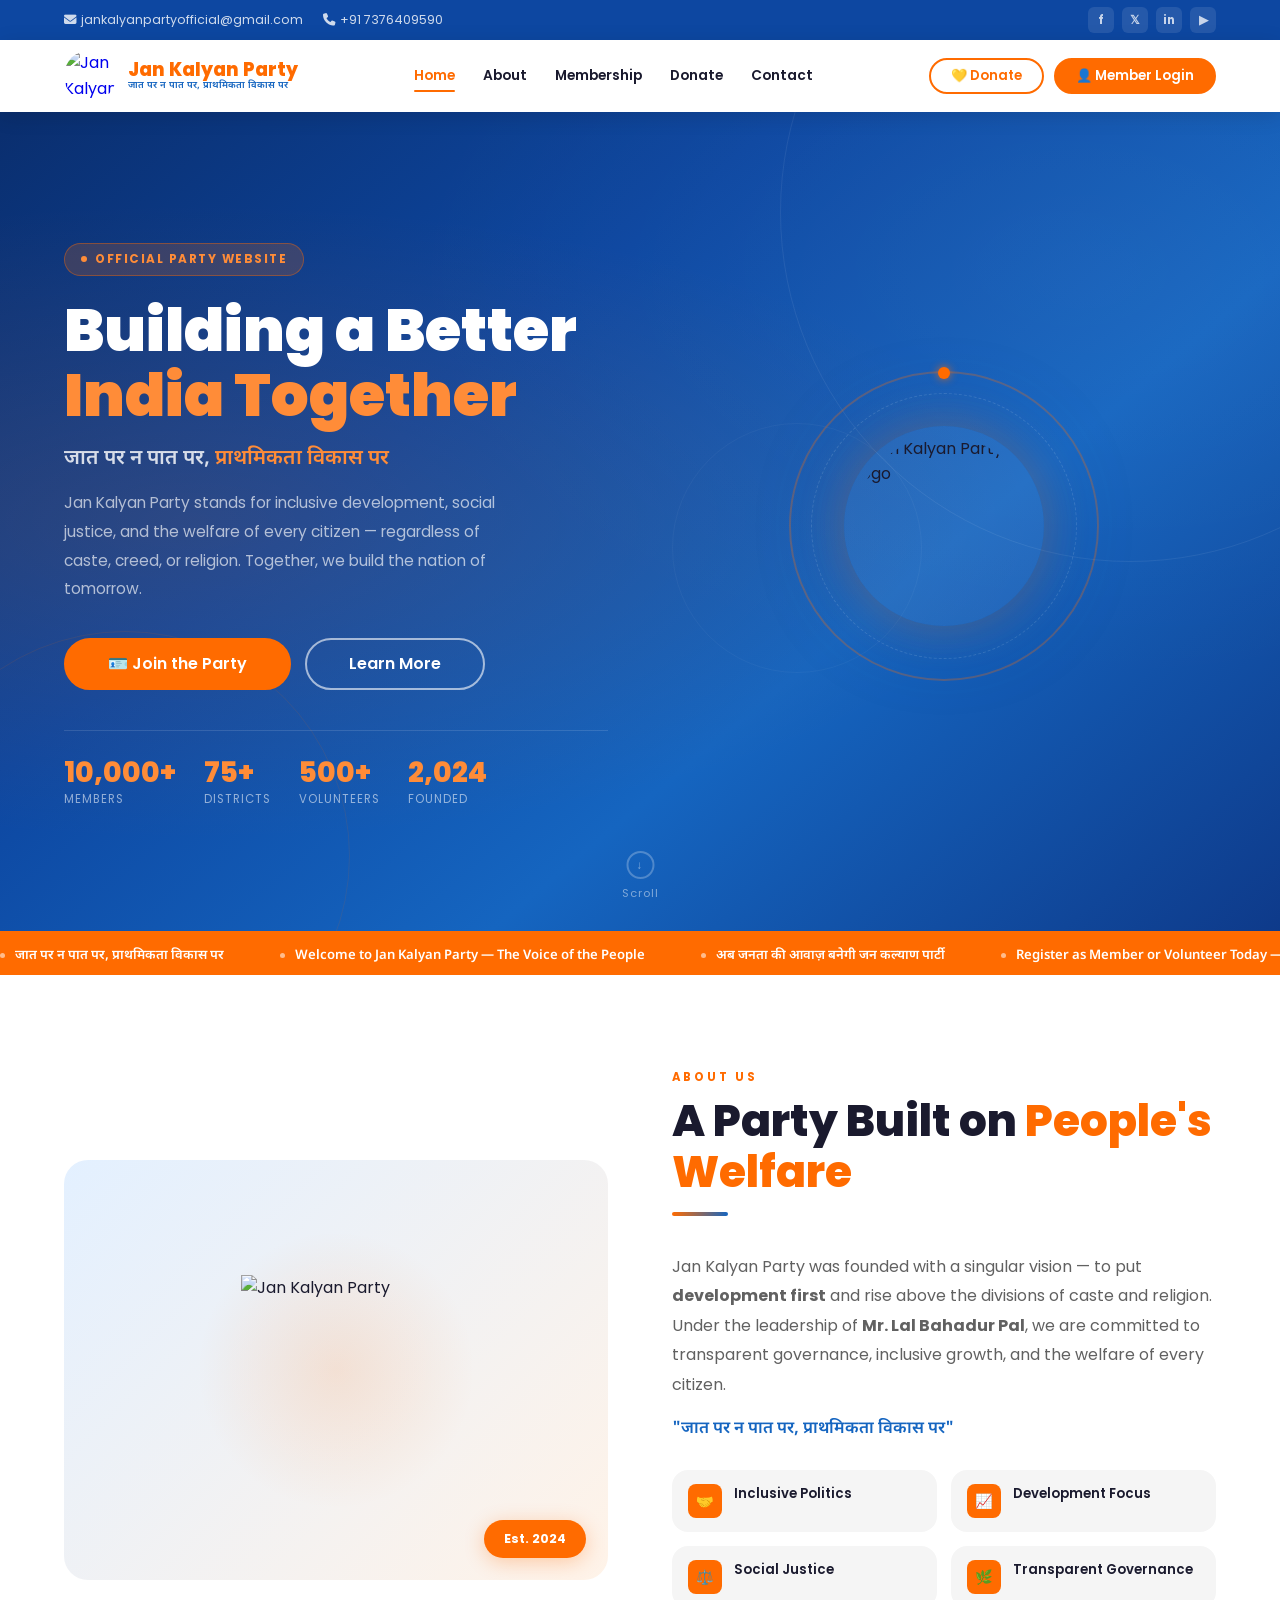
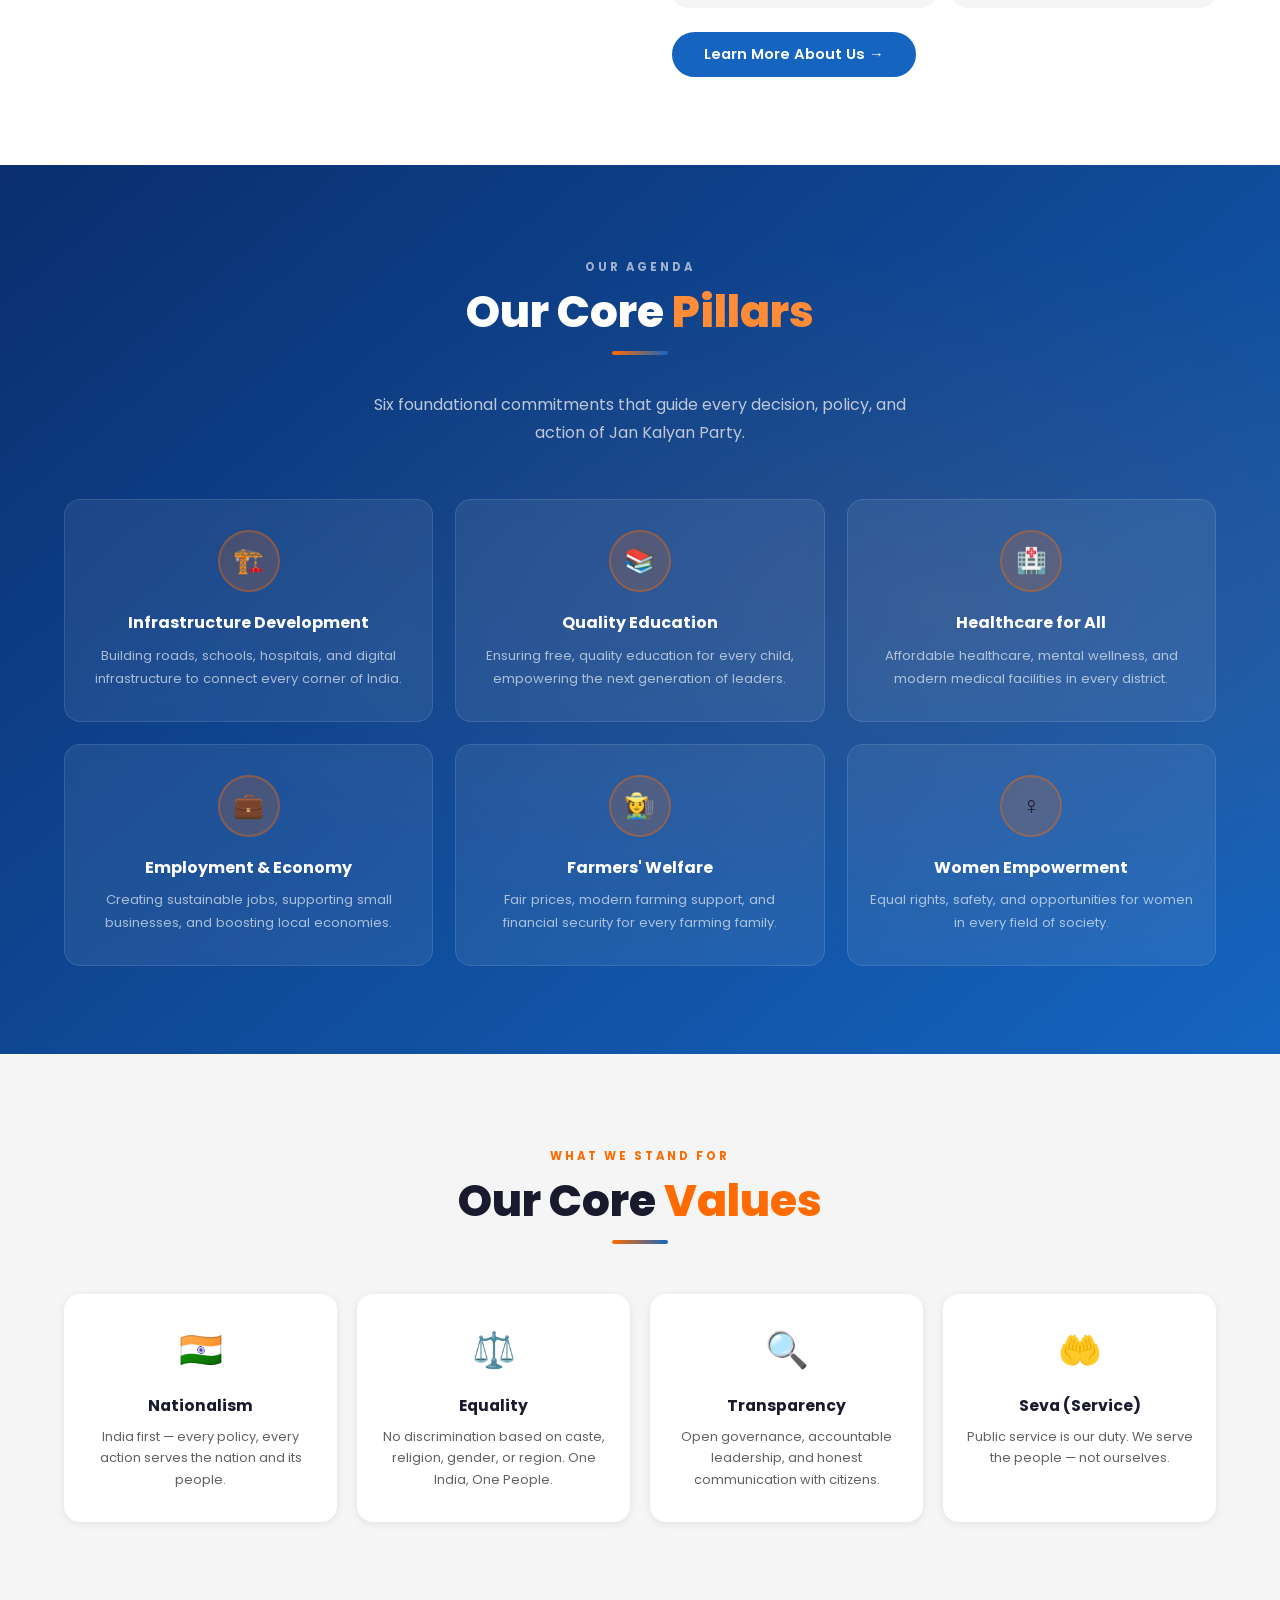
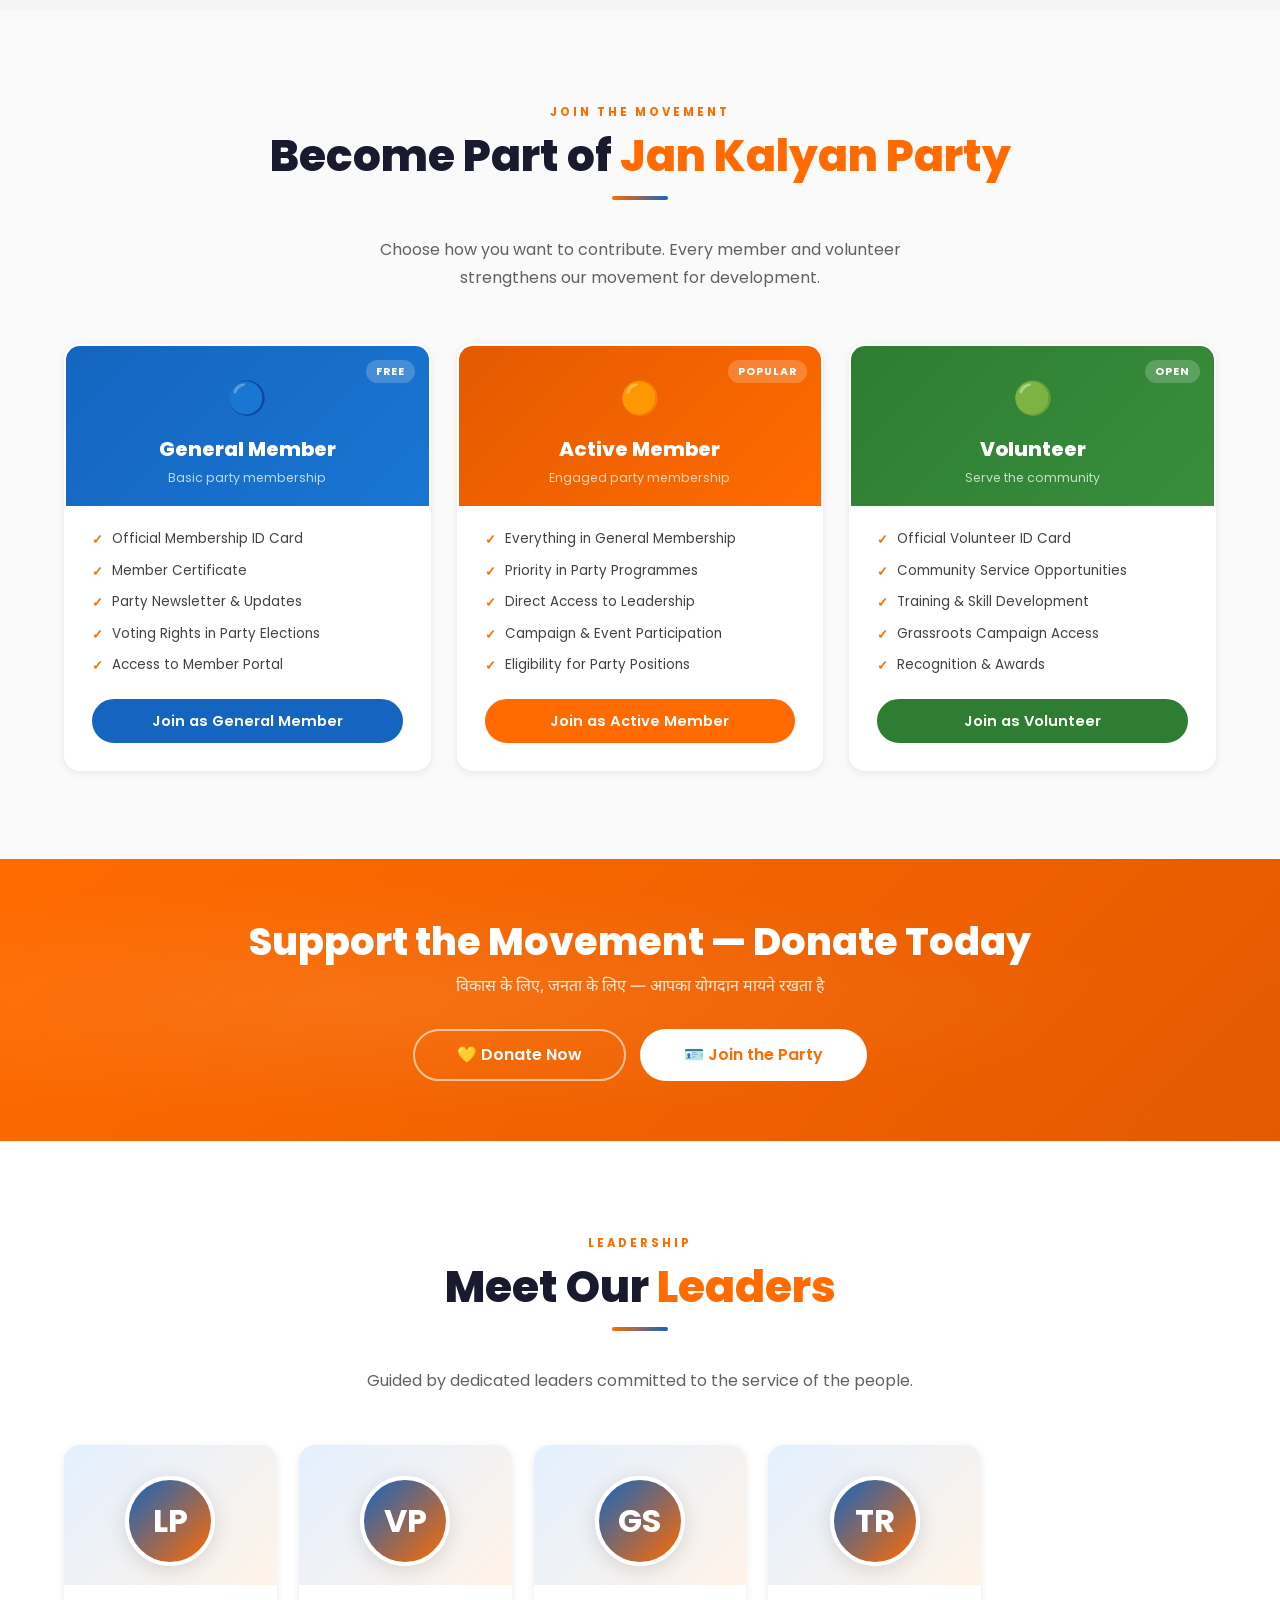
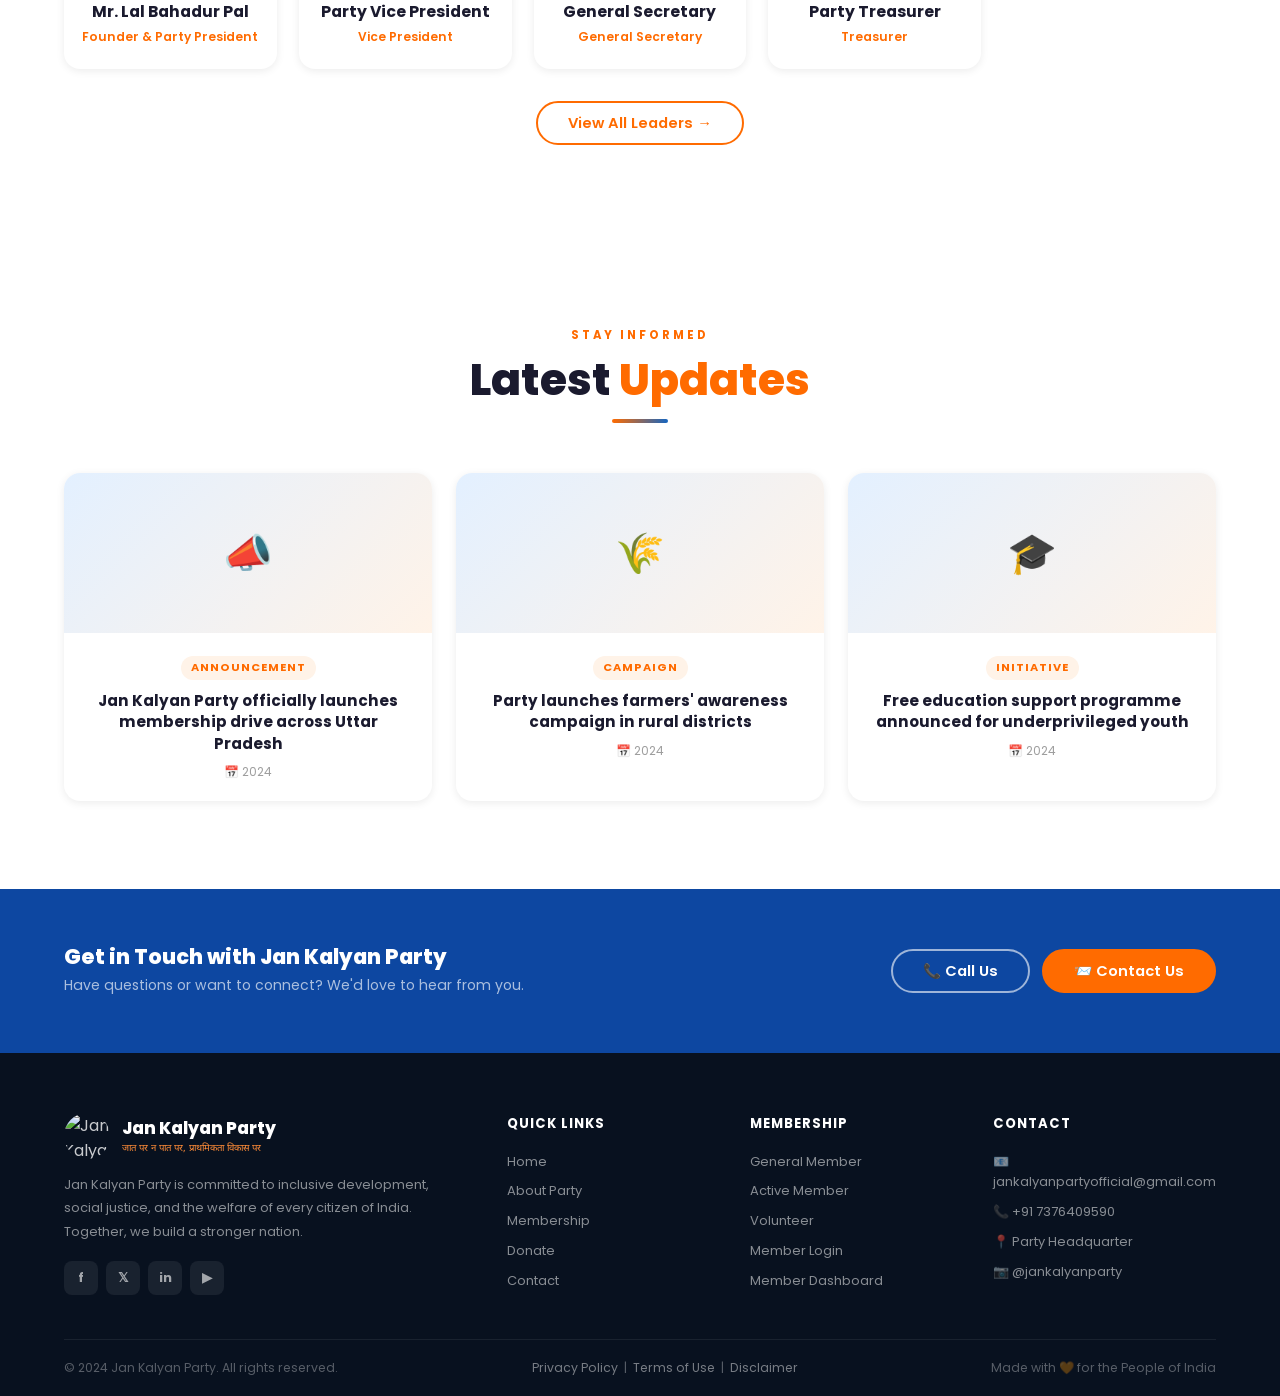
==== index.html @ 611a1dd5 "Create index.html" ====
<!DOCTYPE html>
<html lang="en">
<head>
  <meta charset="UTF-8">
  <meta name="viewport" content="width=device-width, initial-scale=1.0">
  <meta name="description" content="Jan Kalyan Party — जात पर न पात पर, प्राथमिकता विकास पर. Official website of Jan Kalyan Party. Join us in building a better India.">
  <meta name="keywords" content="Jan Kalyan Party, JKP, Lal Bahadur Pal, political party, India, development, विकास">
  <meta name="author" content="Jan Kalyan Party">
  <meta name="robots" content="index, follow">

  <!-- Open Graph -->
  <meta property="og:title" content="Jan Kalyan Party — जात पर न पात पर, प्राथमिकता विकास पर">
  <meta property="og:description" content="Official website of Jan Kalyan Party. Join the movement for development and welfare.">
  <meta property="og:type" content="website">
  <meta property="og:url" content="https://jankalyanparty.github.io">

  <title>Jan Kalyan Party — जात पर न पात पर, प्राथमिकता विकास पर</title>

  <!-- Favicon -->
  <link rel="icon" type="image/png" href="assets/logo.png">

  <!-- Font Awesome (icons) -->
  <link rel="stylesheet" href="https://cdnjs.cloudflare.com/ajax/libs/font-awesome/6.5.0/css/all.min.css">

  <!-- Main CSS -->
  <link rel="stylesheet" href="css/style.css">

  <style>
    /* ---- Page-specific styles ---- */
    .values-section { background: var(--gray-100); }
    .values-grid {
      display: grid;
      grid-template-columns: repeat(4, 1fr);
      gap: 20px;
      margin-top: 50px;
    }
    .value-card {
      background: var(--white);
      border-radius: var(--radius-md);
      padding: 28px 20px;
      text-align: center;
      box-shadow: var(--shadow-sm);
      transition: var(--transition);
      border-bottom: 3px solid transparent;
    }
    .value-card:hover {
      border-bottom-color: var(--orange);
      transform: translateY(-4px);
      box-shadow: var(--shadow-md);
    }
    .value-icon {
      font-size: 2.2rem;
      margin-bottom: 14px;
      display: block;
    }
    .value-title {
      font-size: 0.98rem;
      font-weight: 700;
      color: var(--text-dark);
      margin-bottom: 8px;
    }
    .value-desc {
      font-size: 0.80rem;
      color: var(--gray-600);
      line-height: 1.7;
    }
    /* CTA Banner */
    .cta-banner {
      background: linear-gradient(135deg, var(--orange), var(--orange-dark));
      padding: 60px 0;
      text-align: center;
      position: relative;
      overflow: hidden;
    }
    .cta-banner::before {
      content: '';
      position: absolute;
      inset: 0;
      background: radial-gradient(ellipse at 30% 50%, rgba(255,255,255,0.08), transparent 60%);
    }
    .cta-banner-title {
      font-size: clamp(1.6rem, 4vw, 2.4rem);
      font-weight: 800;
      color: white;
      margin-bottom: 10px;
      position: relative;
      z-index: 1;
    }
    .cta-banner-sub {
      font-size: 1rem;
      color: rgba(255,255,255,0.85);
      margin-bottom: 28px;
      font-family: 'Noto Sans Devanagari', sans-serif;
      position: relative;
      z-index: 1;
    }
    .cta-banner-btns {
      display: flex;
      gap: 14px;
      justify-content: center;
      flex-wrap: wrap;
      position: relative;
      z-index: 1;
    }
    /* News Section */
    .news-grid {
      display: grid;
      grid-template-columns: repeat(3, 1fr);
      gap: 24px;
      margin-top: 50px;
    }
    .news-card {
      background: var(--white);
      border-radius: var(--radius-md);
      overflow: hidden;
      box-shadow: var(--shadow-sm);
      transition: var(--transition);
    }
    .news-card:hover {
      box-shadow: var(--shadow-md);
      transform: translateY(-4px);
    }
    .news-card-img {
      height: 160px;
      background: linear-gradient(135deg, var(--blue-pale), var(--orange-pale));
      display: flex;
      align-items: center;
      justify-content: center;
      font-size: 2.5rem;
    }
    .news-card-body { padding: 20px; }
    .news-tag {
      display: inline-block;
      background: var(--orange-pale);
      color: var(--orange);
      font-size: 0.70rem;
      font-weight: 700;
      padding: 3px 10px;
      border-radius: 50px;
      text-transform: uppercase;
      letter-spacing: 1px;
      margin-bottom: 10px;
    }
    .news-title {
      font-size: 0.95rem;
      font-weight: 700;
      color: var(--text-dark);
      line-height: 1.4;
      margin-bottom: 8px;
    }
    .news-date {
      font-size: 0.75rem;
      color: var(--gray-400);
    }
    /* Responsive extras */
    @media (max-width: 1024px) {
      .values-grid { grid-template-columns: repeat(2, 1fr); }
      .news-grid { grid-template-columns: repeat(2, 1fr); }
    }
    @media (max-width: 600px) {
      .values-grid { grid-template-columns: 1fr 1fr; }
      .news-grid { grid-template-columns: 1fr; }
    }
    @media (max-width: 400px) {
      .values-grid { grid-template-columns: 1fr; }
    }
  </style>
</head>
<body>

<!-- ===================== PROGRESS BAR ===================== -->
<div id="progress-bar"></div>

<!-- ===================== TOP BAR ===================== -->
<div class="top-bar">
  <div class="container top-bar-inner">
    <div class="top-bar-left">
      <a href="mailto:jankalyanpartyofficial@gmail.com">
        <i class="fa fa-envelope"></i> jankalyanpartyofficial@gmail.com
      </a>
      <a href="tel:+917376409590">
        <i class="fa fa-phone"></i> +91 7376409590
      </a>
    </div>
    <div class="top-bar-right">
      <a href="https://facebook.com/jankalyanparty" target="_blank" rel="noopener" class="top-bar-social" aria-label="Facebook">f</a>
      <a href="https://twitter.com/jankalyanparty" target="_blank" rel="noopener" class="top-bar-social" aria-label="Twitter">𝕏</a>
      <a href="https://instagram.com/jankalyanparty" target="_blank" rel="noopener" class="top-bar-social" aria-label="Instagram">in</a>
      <a href="https://youtube.com/@jankalyanparty" target="_blank" rel="noopener" class="top-bar-social" aria-label="YouTube">▶</a>
    </div>
  </div>
</div>

<!-- ===================== HEADER ===================== -->
<header>
  <div class="container nav-inner">
    <!-- Logo -->
    <a href="index.html" class="nav-logo">
      <img src="assets/logo.png" alt="Jan Kalyan Party Logo">
      <div class="nav-logo-text">
        <div class="party-name">Jan Kalyan Party</div>
        <div class="party-slogan">जात पर न पात पर, प्राथमिकता विकास पर</div>
      </div>
    </a>

    <!-- Desktop Nav -->
    <ul class="nav-links">
      <li><a href="index.html" class="active">Home</a></li>
      <li><a href="about.html">About</a></li>
      <li><a href="membership.html">Membership</a></li>
      <li><a href="donation.html">Donate</a></li>
      <li><a href="contact.html">Contact</a></li>
    </ul>

    <!-- Nav Actions -->
    <div class="nav-actions">
      <a href="donation.html" class="btn btn-outline-orange btn-sm">💛 Donate</a>
      <a href="member-area.html" class="btn btn-orange btn-sm">👤 Member Login</a>
    </div>

    <!-- Hamburger -->
    <button class="hamburger" aria-label="Toggle menu" aria-expanded="false">
      <span></span><span></span><span></span>
    </button>
  </div>
</header>

<!-- ===================== MOBILE NAV ===================== -->
<nav class="mobile-nav" aria-label="Mobile navigation">
  <ul class="mobile-nav-links">
    <li><a href="index.html">🏠 Home</a></li>
    <li><a href="about.html">🏛️ About</a></li>
    <li><a href="membership.html">🪪 Membership</a></li>
    <li><a href="donation.html">💛 Donate</a></li>
    <li><a href="contact.html">📞 Contact</a></li>
  </ul>
  <div class="mobile-nav-actions">
    <a href="member-area.html" class="btn btn-orange btn-full">👤 Member Login / Register</a>
    <a href="donation.html" class="btn btn-outline-orange btn-full">💛 Donate Now</a>
  </div>
</nav>

<!-- ===================== HERO ===================== -->
<section class="hero" id="home">
  <!-- Background decorations -->
  <div class="hero-bg">
    <div class="hero-bg-circle"></div>
    <div class="hero-bg-circle"></div>
    <div class="hero-bg-circle"></div>
    <div class="hero-bg-glow"></div>
  </div>

  <div class="container">
    <div class="hero-content">
      <!-- Text -->
      <div class="hero-text">
        <div class="hero-badge">
          <span class="hero-badge-dot"></span>
          Official Party Website
        </div>

        <h1 class="hero-title">
          Building a Better<br>
          <span class="hl">India Together</span>
        </h1>

        <p class="hero-slogan hindi">
          जात पर न पात पर,
          <span>प्राथमिकता विकास पर</span>
        </p>

        <p class="hero-desc">
          Jan Kalyan Party stands for inclusive development, social justice,
          and the welfare of every citizen — regardless of caste, creed, or religion.
          Together, we build the nation of tomorrow.
        </p>

        <div class="hero-cta">
          <a href="membership.html" class="btn btn-orange btn-lg">
            🪪 Join the Party
          </a>
          <a href="about.html" class="btn btn-outline-white btn-lg">
            Learn More
          </a>
        </div>

        <!-- Stats -->
        <div class="hero-stats">
          <div class="hero-stat">
            <div class="hero-stat-num" data-count="10000" data-suffix="+">0</div>
            <div class="hero-stat-label">Members</div>
          </div>
          <div class="hero-stat">
            <div class="hero-stat-num" data-count="75" data-suffix="+">0</div>
            <div class="hero-stat-label">Districts</div>
          </div>
          <div class="hero-stat">
            <div class="hero-stat-num" data-count="500" data-suffix="+">0</div>
            <div class="hero-stat-label">Volunteers</div>
          </div>
          <div class="hero-stat">
            <div class="hero-stat-num" data-count="2024" data-suffix="">0</div>
            <div class="hero-stat-label">Founded</div>
          </div>
        </div>
      </div>

      <!-- Visual -->
      <div class="hero-visual">
        <div class="hero-logo-wrap">
          <div class="hero-ring"></div>
          <div class="hero-ring-2"></div>
          <img src="assets/logo.png" alt="Jan Kalyan Party Logo" class="hero-logo-img">
        </div>
      </div>
    </div>
  </div>

  <!-- Scroll hint -->
  <div class="hero-scroll">
    <div class="hero-scroll-icon">↓</div>
    <span>Scroll</span>
  </div>
</section>

<!-- ===================== TICKER ===================== -->
<div class="ticker-bar" aria-label="News ticker">
  <div class="ticker-track">
    <!-- Items (duplicated by JS for seamless loop) -->
    <span class="ticker-item hindi">
      <span class="ticker-sep"></span>
      जात पर न पात पर, प्राथमिकता विकास पर
    </span>
    <span class="ticker-item">
      <span class="ticker-sep"></span>
      Welcome to Jan Kalyan Party — The Voice of the People
    </span>
    <span class="ticker-item hindi">
      <span class="ticker-sep"></span>
      अब जनता की आवाज़ बनेगी जन कल्याण पार्टी
    </span>
    <span class="ticker-item">
      <span class="ticker-sep"></span>
      Register as Member or Volunteer Today — Join the Movement!
    </span>
    <span class="ticker-item hindi">
      <span class="ticker-sep"></span>
      विकास ही हमारी प्राथमिकता, जनता ही हमारी शक्ति
    </span>
    <span class="ticker-item">
      <span class="ticker-sep"></span>
      Founder & President: Mr. Lal Bahadur Pal | Jan Kalyan Party
    </span>
  </div>
</div>

<!-- ===================== ABOUT ===================== -->
<section class="section-pad" id="about">
  <div class="container">
    <div class="about-grid">
      <!-- Image -->
      <div class="about-img-card reveal" data-delay="0">
        <img src="assets/logo.png" alt="Jan Kalyan Party">
        <div class="about-pill">Est. 2024</div>
      </div>

      <!-- Text -->
      <div class="about-text reveal" data-delay="150">
        <span class="section-label">About Us</span>
        <h2 class="section-title">
          A Party Built on <span>People's Welfare</span>
        </h2>
        <div class="section-divider left"></div>
        <p style="color:var(--gray-600); line-height:1.85; margin-bottom:16px;">
          Jan Kalyan Party was founded with a singular vision — to put
          <strong>development first</strong> and rise above the divisions of caste and religion.
          Under the leadership of <strong>Mr. Lal Bahadur Pal</strong>, we are committed to
          transparent governance, inclusive growth, and the welfare of every citizen.
        </p>
        <p class="hindi" style="color:var(--blue); font-size:1.05rem; font-weight:600; margin-bottom:24px;">
          "जात पर न पात पर, प्राथमिकता विकास पर"
        </p>

        <div class="about-features-grid" data-stagger="80">
          <div class="about-feat reveal">
            <div class="about-feat-icon">🤝</div>
            <div class="about-feat-text">Inclusive Politics</div>
          </div>
          <div class="about-feat reveal">
            <div class="about-feat-icon">📈</div>
            <div class="about-feat-text">Development Focus</div>
          </div>
          <div class="about-feat reveal">
            <div class="about-feat-icon">⚖️</div>
            <div class="about-feat-text">Social Justice</div>
          </div>
          <div class="about-feat reveal">
            <div class="about-feat-icon">🌿</div>
            <div class="about-feat-text">Transparent Governance</div>
          </div>
        </div>

        <div class="mt-3">
          <a href="about.html" class="btn btn-blue">Learn More About Us →</a>
        </div>
      </div>
    </div>
  </div>
</section>

<!-- ===================== CORE PILLARS ===================== -->
<section class="section-pad pillars-section" id="agenda">
  <div class="container text-center">
    <span class="section-label" style="color:rgba(255,255,255,0.6);">Our Agenda</span>
    <h2 class="section-title light">Our Core <span style="color:var(--orange-light);">Pillars</span></h2>
    <div class="section-divider"></div>
    <p class="section-subtitle light">
      Six foundational commitments that guide every decision, policy, and action of Jan Kalyan Party.
    </p>

    <div class="pillars-grid" data-stagger="100">
      <div class="pillar-card reveal">
        <div class="pillar-icon">🏗️</div>
        <div class="pillar-title">Infrastructure Development</div>
        <div class="pillar-desc">Building roads, schools, hospitals, and digital infrastructure to connect every corner of India.</div>
      </div>
      <div class="pillar-card reveal">
        <div class="pillar-icon">📚</div>
        <div class="pillar-title">Quality Education</div>
        <div class="pillar-desc">Ensuring free, quality education for every child, empowering the next generation of leaders.</div>
      </div>
      <div class="pillar-card reveal">
        <div class="pillar-icon">🏥</div>
        <div class="pillar-title">Healthcare for All</div>
        <div class="pillar-desc">Affordable healthcare, mental wellness, and modern medical facilities in every district.</div>
      </div>
      <div class="pillar-card reveal">
        <div class="pillar-icon">💼</div>
        <div class="pillar-title">Employment & Economy</div>
        <div class="pillar-desc">Creating sustainable jobs, supporting small businesses, and boosting local economies.</div>
      </div>
      <div class="pillar-card reveal">
        <div class="pillar-icon">👩‍🌾</div>
        <div class="pillar-title">Farmers' Welfare</div>
        <div class="pillar-desc">Fair prices, modern farming support, and financial security for every farming family.</div>
      </div>
      <div class="pillar-card reveal">
        <div class="pillar-icon">♀️</div>
        <div class="pillar-title">Women Empowerment</div>
        <div class="pillar-desc">Equal rights, safety, and opportunities for women in every field of society.</div>
      </div>
    </div>
  </div>
</section>

<!-- ===================== CORE VALUES ===================== -->
<section class="section-pad values-section">
  <div class="container text-center">
    <span class="section-label">What We Stand For</span>
    <h2 class="section-title">Our Core <span>Values</span></h2>
    <div class="section-divider"></div>

    <div class="values-grid" data-stagger="80">
      <div class="value-card reveal">
        <span class="value-icon">🇮🇳</span>
        <div class="value-title">Nationalism</div>
        <div class="value-desc">India first — every policy, every action serves the nation and its people.</div>
      </div>
      <div class="value-card reveal">
        <span class="value-icon">⚖️</span>
        <div class="value-title">Equality</div>
        <div class="value-desc">No discrimination based on caste, religion, gender, or region. One India, One People.</div>
      </div>
      <div class="value-card reveal">
        <span class="value-icon">🔍</span>
        <div class="value-title">Transparency</div>
        <div class="value-desc">Open governance, accountable leadership, and honest communication with citizens.</div>
      </div>
      <div class="value-card reveal">
        <span class="value-icon">🤲</span>
        <div class="value-title">Seva (Service)</div>
        <div class="value-desc">Public service is our duty. We serve the people — not ourselves.</div>
      </div>
    </div>
  </div>
</section>

<!-- ===================== MEMBERSHIP PREVIEW ===================== -->
<section class="section-pad membership-section" id="membership">
  <div class="container text-center">
    <span class="section-label">Join the Movement</span>
    <h2 class="section-title">Become Part of <span>Jan Kalyan Party</span></h2>
    <div class="section-divider"></div>
    <p class="section-subtitle">
      Choose how you want to contribute. Every member and volunteer strengthens our movement for development.
    </p>

    <div class="membership-grid mt-4" data-stagger="100">
      <!-- General Member -->
      <div class="mem-card type-general reveal">
        <div class="mem-card-head">
          <div class="mem-card-badge">Free</div>
          <div class="mem-card-icon">🔵</div>
          <div class="mem-card-title">General Member</div>
          <div class="mem-card-sub">Basic party membership</div>
        </div>
        <div class="mem-card-body">
          <ul class="mem-features">
            <li><span class="chk">✓</span> Official Membership ID Card</li>
            <li><span class="chk">✓</span> Member Certificate</li>
            <li><span class="chk">✓</span> Party Newsletter & Updates</li>
            <li><span class="chk">✓</span> Voting Rights in Party Elections</li>
            <li><span class="chk">✓</span> Access to Member Portal</li>
          </ul>
          <a href="membership.html#general" class="btn btn-blue btn-full">Join as General Member</a>
        </div>
      </div>

      <!-- Active Member -->
      <div class="mem-card type-active reveal">
        <div class="mem-card-head">
          <div class="mem-card-badge">Popular</div>
          <div class="mem-card-icon">🟠</div>
          <div class="mem-card-title">Active Member</div>
          <div class="mem-card-sub">Engaged party membership</div>
        </div>
        <div class="mem-card-body">
          <ul class="mem-features">
            <li><span class="chk">✓</span> Everything in General Membership</li>
            <li><span class="chk">✓</span> Priority in Party Programmes</li>
            <li><span class="chk">✓</span> Direct Access to Leadership</li>
            <li><span class="chk">✓</span> Campaign & Event Participation</li>
            <li><span class="chk">✓</span> Eligibility for Party Positions</li>
          </ul>
          <a href="membership.html#active" class="btn btn-orange btn-full">Join as Active Member</a>
        </div>
      </div>

      <!-- Volunteer -->
      <div class="mem-card type-volunteer reveal">
        <div class="mem-card-head">
          <div class="mem-card-badge">Open</div>
          <div class="mem-card-icon">🟢</div>
          <div class="mem-card-title">Volunteer</div>
          <div class="mem-card-sub">Serve the community</div>
        </div>
        <div class="mem-card-body">
          <ul class="mem-features">
            <li><span class="chk">✓</span> Official Volunteer ID Card</li>
            <li><span class="chk">✓</span> Community Service Opportunities</li>
            <li><span class="chk">✓</span> Training & Skill Development</li>
            <li><span class="chk">✓</span> Grassroots Campaign Access</li>
            <li><span class="chk">✓</span> Recognition & Awards</li>
          </ul>
          <a href="membership.html#volunteer" class="btn btn-green btn-full">Join as Volunteer</a>
        </div>
      </div>
    </div>
  </div>
</section>

<!-- ===================== CTA BANNER ===================== -->
<section class="cta-banner">
  <div class="container">
    <h2 class="cta-banner-title">Support the Movement — Donate Today</h2>
    <p class="cta-banner-sub">विकास के लिए, जनता के लिए — आपका योगदान मायने रखता है</p>
    <div class="cta-banner-btns">
      <a href="donation.html" class="btn btn-outline-white btn-lg">💛 Donate Now</a>
      <a href="membership.html" class="btn btn-lg" style="background:white;color:var(--orange);">🪪 Join the Party</a>
    </div>
  </div>
</section>

<!-- ===================== LEADERSHIP ===================== -->
<section class="section-pad bg-light" id="leaders">
  <div class="container text-center">
    <span class="section-label">Leadership</span>
    <h2 class="section-title">Meet Our <span>Leaders</span></h2>
    <div class="section-divider"></div>
    <p class="section-subtitle">
      Guided by dedicated leaders committed to the service of the people.
    </p>

    <div class="leaders-grid" data-stagger="100">
      <div class="leader-card reveal">
        <div class="leader-img-wrap">
          <div class="leader-avatar">LP</div>
        </div>
        <div class="leader-body">
          <div class="leader-name">Mr. Lal Bahadur Pal</div>
          <div class="leader-role">Founder & Party President</div>
        </div>
      </div>
      <div class="leader-card reveal">
        <div class="leader-img-wrap">
          <div class="leader-avatar">VP</div>
        </div>
        <div class="leader-body">
          <div class="leader-name">Party Vice President</div>
          <div class="leader-role">Vice President</div>
        </div>
      </div>
      <div class="leader-card reveal">
        <div class="leader-img-wrap">
          <div class="leader-avatar">GS</div>
        </div>
        <div class="leader-body">
          <div class="leader-name">General Secretary</div>
          <div class="leader-role">General Secretary</div>
        </div>
      </div>
      <div class="leader-card reveal">
        <div class="leader-img-wrap">
          <div class="leader-avatar">TR</div>
        </div>
        <div class="leader-body">
          <div class="leader-name">Party Treasurer</div>
          <div class="leader-role">Treasurer</div>
        </div>
      </div>
    </div>

    <div class="mt-4">
      <a href="about.html#leaders" class="btn btn-outline-orange">View All Leaders →</a>
    </div>
  </div>
</section>

<!-- ===================== LATEST UPDATES ===================== -->
<section class="section-pad">
  <div class="container text-center">
    <span class="section-label">Stay Informed</span>
    <h2 class="section-title">Latest <span>Updates</span></h2>
    <div class="section-divider"></div>

    <div class="news-grid" data-stagger="100">
      <div class="news-card reveal">
        <div class="news-card-img">📣</div>
        <div class="news-card-body">
          <span class="news-tag">Announcement</span>
          <div class="news-title">Jan Kalyan Party officially launches membership drive across Uttar Pradesh</div>
          <div class="news-date">📅 2024</div>
        </div>
      </div>
      <div class="news-card reveal">
        <div class="news-card-img">🌾</div>
        <div class="news-card-body">
          <span class="news-tag">Campaign</span>
          <div class="news-title">Party launches farmers' awareness campaign in rural districts</div>
          <div class="news-date">📅 2024</div>
        </div>
      </div>
      <div class="news-card reveal">
        <div class="news-card-img">🎓</div>
        <div class="news-card-body">
          <span class="news-tag">Initiative</span>
          <div class="news-title">Free education support programme announced for underprivileged youth</div>
          <div class="news-date">📅 2024</div>
        </div>
      </div>
    </div>
  </div>
</section>

<!-- ===================== CONTACT STRIP ===================== -->
<section class="section-pad-sm" style="background:var(--blue-dark);">
  <div class="container">
    <div style="display:flex; align-items:center; justify-content:space-between; flex-wrap:wrap; gap:24px;">
      <div>
        <h3 style="color:white; font-size:1.3rem; font-weight:800; margin-bottom:4px;">
          Get in Touch with Jan Kalyan Party
        </h3>
        <p style="color:rgba(255,255,255,0.65); font-size:0.88rem;">
          Have questions or want to connect? We'd love to hear from you.
        </p>
      </div>
      <div style="display:flex; gap:12px; flex-wrap:wrap;">
        <a href="tel:+917376409590" class="btn btn-outline-white">
          📞 Call Us
        </a>
        <a href="contact.html" class="btn btn-orange">
          📨 Contact Us
        </a>
      </div>
    </div>
  </div>
</section>

<!-- ===================== FOOTER ===================== -->
<footer>
  <div class="container">
    <div class="footer-grid">
      <!-- Brand -->
      <div>
        <div class="footer-brand">
          <img src="assets/logo.png" alt="Jan Kalyan Party Logo">
          <div>
            <div class="footer-brand-name">Jan Kalyan Party</div>
            <div class="footer-brand-slogan hindi">जात पर न पात पर, प्राथमिकता विकास पर</div>
          </div>
        </div>
        <p class="footer-desc">
          Jan Kalyan Party is committed to inclusive development, social justice,
          and the welfare of every citizen of India. Together, we build a stronger nation.
        </p>
        <div class="footer-socials">
          <a href="https://facebook.com/jankalyanparty" target="_blank" rel="noopener" class="footer-social-btn" aria-label="Facebook">f</a>
          <a href="https://twitter.com/jankalyanparty" target="_blank" rel="noopener" class="footer-social-btn" aria-label="Twitter">𝕏</a>
          <a href="https://instagram.com/jankalyanparty" target="_blank" rel="noopener" class="footer-social-btn" aria-label="Instagram">in</a>
          <a href="https://youtube.com/@jankalyanparty" target="_blank" rel="noopener" class="footer-social-btn" aria-label="YouTube">▶</a>
        </div>
      </div>

      <!-- Quick Links -->
      <div>
        <div class="footer-col-title">Quick Links</div>
        <ul class="footer-links">
          <li><a href="index.html">Home</a></li>
          <li><a href="about.html">About Party</a></li>
          <li><a href="membership.html">Membership</a></li>
          <li><a href="donation.html">Donate</a></li>
          <li><a href="contact.html">Contact</a></li>
        </ul>
      </div>

      <!-- Membership -->
      <div>
        <div class="footer-col-title">Membership</div>
        <ul class="footer-links">
          <li><a href="membership.html#general">General Member</a></li>
          <li><a href="membership.html#active">Active Member</a></li>
          <li><a href="membership.html#volunteer">Volunteer</a></li>
          <li><a href="member-area.html">Member Login</a></li>
          <li><a href="member-area.html">Member Dashboard</a></li>
        </ul>
      </div>

      <!-- Contact Info -->
      <div>
        <div class="footer-col-title">Contact</div>
        <ul class="footer-links">
          <li>
            <a href="mailto:jankalyanpartyofficial@gmail.com">
              📧 jankalyanpartyofficial@gmail.com
            </a>
          </li>
          <li>
            <a href="tel:+917376409590">📞 +91 7376409590</a>
          </li>
          <li>
            <a href="contact.html#map">📍 Party Headquarter</a>
          </li>
          <li>
            <a href="https://instagram.com/jankalyanparty" target="_blank" rel="noopener">
              📷 @jankalyanparty
            </a>
          </li>
        </ul>
      </div>
    </div>

    <!-- Footer Bottom -->
    <div class="footer-bottom">
      <span>© 2024 Jan Kalyan Party. All rights reserved.</span>
      <span>
        <a href="#">Privacy Policy</a> &nbsp;|&nbsp;
        <a href="#">Terms of Use</a> &nbsp;|&nbsp;
        <a href="#">Disclaimer</a>
      </span>
      <span>Made with 🧡 for the People of India</span>
    </div>
  </div>
</footer>

<!-- ===================== BACK TO TOP ===================== -->
<button id="back-to-top" aria-label="Back to top">↑</button>

<!-- ===================== TOAST CONTAINER ===================== -->
<div class="toast-wrap"></div>

<!-- ===================== SCRIPTS ===================== -->
<script src="js/security.js"></script>
<script src="js/main.js"></script>
<script src="js/auth.js"></script>
</body>
</html>
---- css/style.css ----
/* ================================================================
   JAN KALYAN PARTY — style.css
   Brand: Orange #FF6B00 | Blue #1565C0 | White #FFFFFF
   ================================================================ */

@import url('https://fonts.googleapis.com/css2?family=Poppins:wght@300;400;500;600;700;800;900&family=Noto+Sans+Devanagari:wght@400;600;700;800&family=Playfair+Display:wght@700;800&display=swap');

/* ---- CSS VARIABLES ---- */
:root {
  --orange:        #FF6B00;
  --orange-dark:   #E55A00;
  --orange-light:  #FF8C38;
  --orange-pale:   #FFF3E8;
  --blue:          #1565C0;
  --blue-dark:     #0D47A1;
  --blue-light:    #1976D2;
  --blue-pale:     #E3F0FF;
  --white:         #FFFFFF;
  --off-white:     #FAFAFA;
  --gray-100:      #F5F5F5;
  --gray-200:      #E8E8E8;
  --gray-400:      #9E9E9E;
  --gray-600:      #616161;
  --gray-800:      #212121;
  --text-dark:     #1A1A2E;
  --text-mid:      #424242;
  --green:         #2E7D32;
  --green-light:   #4CAF50;

  --shadow-sm:     0 2px 8px rgba(0,0,0,0.08);
  --shadow-md:     0 4px 20px rgba(0,0,0,0.12);
  --shadow-lg:     0 8px 40px rgba(0,0,0,0.16);
  --shadow-orange: 0 4px 20px rgba(255,107,0,0.30);
  --shadow-blue:   0 4px 20px rgba(21,101,192,0.30);

  --radius-sm: 8px;
  --radius-md: 16px;
  --radius-lg: 24px;
  --radius-xl: 40px;

  --transition: all 0.3s cubic-bezier(0.4, 0, 0.2, 1);
  --header-h:  72px;
}

/* ---- RESET ---- */
*, *::before, *::after { box-sizing: border-box; margin: 0; padding: 0; }
html { scroll-behavior: smooth; font-size: 16px; }
body {
  font-family: 'Poppins', 'Noto Sans Devanagari', sans-serif;
  color: var(--text-dark);
  background: var(--white);
  overflow-x: hidden;
  line-height: 1.6;
}
img { max-width: 100%; display: block; }
a { text-decoration: none; }
ul { list-style: none; }
button { font-family: inherit; }
input, select, textarea { font-family: inherit; }

/* ---- TYPOGRAPHY ---- */
h1,h2,h3,h4,h5 { font-weight: 700; line-height: 1.2; }
.hindi { font-family: 'Noto Sans Devanagari', sans-serif; }

/* ---- LAYOUT ---- */
.container {
  width: 100%;
  max-width: 1200px;
  margin: 0 auto;
  padding: 0 24px;
}
.section-pad    { padding: 88px 0; }
.section-pad-sm { padding: 56px 0; }

/* ---- UTILITY ---- */
.text-orange  { color: var(--orange); }
.text-blue    { color: var(--blue); }
.text-white   { color: var(--white); }
.text-center  { text-align: center; }
.fw-800       { font-weight: 800; }
.d-flex       { display: flex; }
.align-center { align-items: center; }
.gap-2        { gap: 16px; }
.mt-1 { margin-top: 8px; }
.mt-2 { margin-top: 16px; }
.mt-3 { margin-top: 24px; }
.mt-4 { margin-top: 32px; }
.mb-1 { margin-bottom: 8px; }
.mb-2 { margin-bottom: 16px; }
.mb-3 { margin-bottom: 24px; }
.mb-4 { margin-bottom: 32px; }

/* ================================================================
   BUTTONS
   ================================================================ */
.btn {
  display: inline-flex;
  align-items: center;
  justify-content: center;
  gap: 8px;
  padding: 13px 30px;
  border-radius: 50px;
  font-size: 0.92rem;
  font-weight: 600;
  cursor: pointer;
  border: 2px solid transparent;
  transition: var(--transition);
  white-space: nowrap;
  text-decoration: none;
  line-height: 1;
}
.btn-orange {
  background: var(--orange);
  color: var(--white);
  border-color: var(--orange);
}
.btn-orange:hover {
  background: var(--orange-dark);
  border-color: var(--orange-dark);
  transform: translateY(-2px);
  box-shadow: var(--shadow-orange);
}
.btn-blue {
  background: var(--blue);
  color: var(--white);
  border-color: var(--blue);
}
.btn-blue:hover {
  background: var(--blue-dark);
  border-color: var(--blue-dark);
  transform: translateY(-2px);
  box-shadow: var(--shadow-blue);
}
.btn-outline-white {
  background: transparent;
  color: var(--white);
  border-color: rgba(255,255,255,0.6);
}
.btn-outline-white:hover {
  background: var(--white);
  color: var(--orange);
  border-color: var(--white);
  transform: translateY(-2px);
}
.btn-outline-orange {
  background: transparent;
  color: var(--orange);
  border-color: var(--orange);
}
.btn-outline-orange:hover {
  background: var(--orange);
  color: var(--white);
  transform: translateY(-2px);
}
.btn-green {
  background: var(--green);
  color: var(--white);
  border-color: var(--green);
}
.btn-green:hover {
  background: #1B5E20;
  transform: translateY(-2px);
}
.btn-lg  { padding: 16px 42px; font-size: 1rem; }
.btn-sm  { padding: 9px 20px; font-size: 0.82rem; }
.btn-full { width: 100%; }
.btn:disabled { opacity: 0.6; cursor: not-allowed; transform: none !important; }

/* ================================================================
   SECTION HEADINGS
   ================================================================ */
.section-label {
  display: inline-block;
  font-size: 0.72rem;
  font-weight: 700;
  letter-spacing: 3px;
  text-transform: uppercase;
  color: var(--orange);
  margin-bottom: 10px;
}
.section-title {
  font-size: clamp(1.75rem, 4vw, 2.75rem);
  font-weight: 800;
  color: var(--text-dark);
  margin-bottom: 14px;
  line-height: 1.15;
}
.section-title span { color: var(--orange); }
.section-title.light { color: var(--white); }
.section-subtitle {
  font-size: 1rem;
  color: var(--gray-600);
  max-width: 580px;
  margin: 0 auto;
  line-height: 1.75;
}
.section-subtitle.light { color: rgba(255,255,255,0.72); }
.section-divider {
  width: 56px;
  height: 4px;
  background: linear-gradient(90deg, var(--orange), var(--blue));
  border-radius: 2px;
  margin: 14px auto 36px;
}
.section-divider.left { margin-left: 0; }

/* ================================================================
   PROGRESS BAR (scroll)
   ================================================================ */
#progress-bar {
  position: fixed;
  top: 0; left: 0;
  height: 3px;
  width: 0%;
  background: linear-gradient(90deg, var(--orange), var(--blue));
  z-index: 9999;
  transition: width 0.1s linear;
}

/* ================================================================
   TOP BAR
   ================================================================ */
.top-bar {
  background: var(--blue-dark);
  padding: 7px 0;
  font-size: 0.78rem;
  color: rgba(255,255,255,0.80);
}
.top-bar-inner {
  display: flex;
  justify-content: space-between;
  align-items: center;
  flex-wrap: wrap;
  gap: 6px;
}
.top-bar-left {
  display: flex;
  gap: 20px;
  align-items: center;
  flex-wrap: wrap;
}
.top-bar-left a, .top-bar-left span {
  color: rgba(255,255,255,0.80);
  text-decoration: none;
  display: flex;
  align-items: center;
  gap: 5px;
  transition: var(--transition);
}
.top-bar-left a:hover { color: var(--orange-light); }
.top-bar-right {
  display: flex;
  gap: 8px;
  align-items: center;
}
.top-bar-social {
  width: 26px; height: 26px;
  background: rgba(255,255,255,0.10);
  border-radius: 6px;
  display: flex;
  align-items: center;
  justify-content: center;
  color: rgba(255,255,255,0.75);
  font-size: 0.72rem;
  font-weight: 700;
  transition: var(--transition);
  text-decoration: none;
}
.top-bar-social:hover { background: var(--orange); color: white; transform: scale(1.1); }

/* ================================================================
   HEADER / NAVBAR
   ================================================================ */
header {
  position: sticky;
  top: 0;
  z-index: 1000;
  background: var(--white);
  box-shadow: var(--shadow-md);
}
.nav-inner {
  display: flex;
  align-items: center;
  justify-content: space-between;
  height: var(--header-h);
  gap: 16px;
}
/* Logo */
.nav-logo {
  display: flex;
  align-items: center;
  gap: 12px;
  text-decoration: none;
  flex-shrink: 0;
}
.nav-logo img {
  height: 52px;
  width: 52px;
  object-fit: contain;
  border-radius: 50%;
}
.nav-logo-text .party-name {
  font-size: 1.15rem;
  font-weight: 800;
  color: var(--orange);
  line-height: 1.1;
}
.nav-logo-text .party-slogan {
  font-size: 0.60rem;
  color: var(--blue);
  font-family: 'Noto Sans Devanagari', sans-serif;
  font-weight: 600;
  line-height: 1.3;
}
/* Nav Links */
.nav-links {
  display: flex;
  align-items: center;
  gap: 2px;
}
.nav-links a {
  display: block;
  padding: 8px 13px;
  font-size: 0.86rem;
  font-weight: 600;
  color: var(--text-dark);
  border-radius: var(--radius-sm);
  transition: var(--transition);
  position: relative;
}
.nav-links a::after {
  content: '';
  position: absolute;
  bottom: 3px; left: 13px; right: 13px;
  height: 2px;
  background: var(--orange);
  border-radius: 1px;
  transform: scaleX(0);
  transition: var(--transition);
}
.nav-links a:hover,
.nav-links a.active { color: var(--orange); }
.nav-links a:hover::after,
.nav-links a.active::after { transform: scaleX(1); }
/* Nav Actions */
.nav-actions {
  display: flex;
  gap: 10px;
  align-items: center;
  flex-shrink: 0;
}
/* Hamburger */
.hamburger {
  display: none;
  flex-direction: column;
  gap: 5px;
  cursor: pointer;
  background: none;
  border: none;
  padding: 8px;
}
.hamburger span {
  display: block;
  width: 24px;
  height: 2.5px;
  background: var(--text-dark);
  border-radius: 2px;
  transition: var(--transition);
}
.hamburger.open span:nth-child(1) { transform: rotate(45deg) translate(5px, 5px); }
.hamburger.open span:nth-child(2) { opacity: 0; transform: scaleX(0); }
.hamburger.open span:nth-child(3) { transform: rotate(-45deg) translate(5px, -5px); }

/* ================================================================
   MOBILE NAV DRAWER
   ================================================================ */
.mobile-nav {
  display: none;
  position: fixed;
  inset: 0;
  z-index: 999;
  background: var(--white);
  padding: 90px 28px 40px;
  flex-direction: column;
  overflow-y: auto;
  transform: translateX(-100%);
  transition: transform 0.35s cubic-bezier(0.4,0,0.2,1);
}
.mobile-nav.open { transform: translateX(0); }
.mobile-nav-links { display: flex; flex-direction: column; gap: 2px; }
.mobile-nav-links a {
  display: block;
  padding: 14px 16px;
  font-size: 1.05rem;
  font-weight: 600;
  color: var(--text-dark);
  border-radius: var(--radius-sm);
  border-bottom: 1px solid var(--gray-100);
  transition: var(--transition);
}
.mobile-nav-links a:hover {
  background: var(--orange-pale);
  color: var(--orange);
  padding-left: 24px;
}
.mobile-nav-actions {
  display: flex;
  flex-direction: column;
  gap: 12px;
  margin-top: 24px;
}

/* ================================================================
   HERO
   ================================================================ */
.hero {
  position: relative;
  min-height: 91vh;
  background: linear-gradient(140deg, #0A2E6E 0%, #0D47A1 35%, #1565C0 65%, #0E3A8A 100%);
  display: flex;
  align-items: center;
  overflow: hidden;
}
/* Background decorations */
.hero-bg {
  position: absolute;
  inset: 0;
  pointer-events: none;
}
.hero-bg-circle {
  position: absolute;
  border-radius: 50%;
  border: 1px solid rgba(255,255,255,0.07);
}
.hero-bg-circle:nth-child(1) { width: 700px; height: 700px; top: -250px; right: -200px; }
.hero-bg-circle:nth-child(2) { width: 450px; height: 450px; bottom: -150px; left: -100px; border-color: rgba(255,107,0,0.10); }
.hero-bg-circle:nth-child(3) { width: 250px; height: 250px; top: 38%; right: 28%; border-color: rgba(255,255,255,0.04); }
.hero-bg-glow {
  position: absolute;
  inset: 0;
  background:
    radial-gradient(ellipse at 15% 50%, rgba(255,107,0,0.13) 0%, transparent 55%),
    radial-gradient(ellipse at 85% 20%, rgba(255,255,255,0.04) 0%, transparent 45%);
}
/* Hero layout */
.hero-content {
  position: relative;
  z-index: 2;
  display: grid;
  grid-template-columns: 1fr 1fr;
  gap: 64px;
  align-items: center;
  width: 100%;
  padding: 80px 0 72px;
}
/* Hero text */
.hero-badge {
  display: inline-flex;
  align-items: center;
  gap: 8px;
  background: rgba(255,107,0,0.18);
  border: 1px solid rgba(255,107,0,0.38);
  color: var(--orange-light);
  padding: 6px 16px;
  border-radius: 50px;
  font-size: 0.74rem;
  font-weight: 700;
  letter-spacing: 1.5px;
  text-transform: uppercase;
  margin-bottom: 22px;
}
.hero-badge-dot {
  width: 6px; height: 6px;
  background: var(--orange-light);
  border-radius: 50%;
  animation: pulse 2s infinite;
}
@keyframes pulse {
  0%,100% { opacity:1; transform:scale(1); }
  50%      { opacity:0.5; transform:scale(0.75); }
}
.hero-title {
  font-size: clamp(2.1rem, 5vw, 3.7rem);
  font-weight: 900;
  color: var(--white);
  line-height: 1.1;
  margin-bottom: 14px;
}
.hero-title .hl { color: var(--orange-light); }
.hero-slogan {
  font-family: 'Noto Sans Devanagari', sans-serif;
  font-size: clamp(0.95rem, 2.2vw, 1.3rem);
  color: rgba(255,255,255,0.82);
  font-weight: 600;
  margin-bottom: 14px;
}
.hero-slogan span { color: var(--orange-light); }
.hero-desc {
  font-size: 0.97rem;
  color: rgba(255,255,255,0.65);
  line-height: 1.85;
  margin-bottom: 34px;
  max-width: 460px;
}
.hero-cta { display: flex; gap: 14px; flex-wrap: wrap; }
.hero-stats {
  display: flex;
  gap: 28px;
  margin-top: 40px;
  padding-top: 28px;
  border-top: 1px solid rgba(255,255,255,0.12);
  flex-wrap: wrap;
}
.hero-stat-num {
  font-size: 1.75rem;
  font-weight: 800;
  color: var(--orange-light);
  line-height: 1;
}
.hero-stat-label {
  font-size: 0.72rem;
  color: rgba(255,255,255,0.55);
  margin-top: 3px;
  text-transform: uppercase;
  letter-spacing: 1px;
}
/* Hero visual */
.hero-visual {
  display: flex;
  align-items: center;
  justify-content: center;
}
.hero-logo-wrap {
  position: relative;
  width: 310px;
  height: 310px;
  display: flex;
  align-items: center;
  justify-content: center;
}
.hero-ring {
  position: absolute;
  inset: 0;
  border-radius: 50%;
  border: 2px solid rgba(255,107,0,0.28);
  animation: spin 22s linear infinite;
}
.hero-ring::before {
  content: '';
  position: absolute;
  width: 12px; height: 12px;
  background: var(--orange);
  border-radius: 50%;
  top: -6px; left: 50%;
  transform: translateX(-50%);
  box-shadow: 0 0 8px rgba(255,107,0,0.8);
}
.hero-ring-2 {
  position: absolute;
  inset: 22px;
  border-radius: 50%;
  border: 1px dashed rgba(255,255,255,0.12);
  animation: spin 18s linear infinite reverse;
}
@keyframes spin { from { transform:rotate(0deg); } to { transform:rotate(360deg); } }
.hero-logo-img {
  width: 200px; height: 200px;
  object-fit: contain;
  border-radius: 50%;
  background: rgba(255,255,255,0.06);
  padding: 10px;
  box-shadow: 0 0 50px rgba(255,107,0,0.25), 0 0 100px rgba(21,101,192,0.18);
  animation: float 4s ease-in-out infinite;
}
@keyframes float {
  0%,100% { transform: translateY(0); }
  50%      { transform: translateY(-12px); }
}
/* Scroll hint */
.hero-scroll {
  position: absolute;
  bottom: 28px; left: 50%;
  transform: translateX(-50%);
  display: flex;
  flex-direction: column;
  align-items: center;
  gap: 6px;
  color: rgba(255,255,255,0.45);
  font-size: 0.7rem;
  letter-spacing: 1px;
  animation: bounce 2.2s ease-in-out infinite;
  cursor: pointer;
  z-index: 2;
}
.hero-scroll-icon {
  width: 28px; height: 28px;
  border: 2px solid rgba(255,255,255,0.25);
  border-radius: 50%;
  display: flex;
  align-items: center;
  justify-content: center;
  font-size: 0.72rem;
}
@keyframes bounce {
  0%,100% { transform: translateX(-50%) translateY(0); }
  50%      { transform: translateX(-50%) translateY(8px); }
}

/* ================================================================
   TICKER / NEWS BAR
   ================================================================ */
.ticker-bar {
  background: var(--orange);
  padding: 9px 0;
  overflow: hidden;
  white-space: nowrap;
}
.ticker-track {
  display: inline-flex;
  gap: 56px;
  animation: ticker 28s linear infinite;
}
.ticker-track:hover { animation-play-state: paused; }
@keyframes ticker { from { transform:translateX(0); } to { transform:translateX(-50%); } }
.ticker-item {
  display: inline-flex;
  align-items: center;
  gap: 10px;
  font-size: 0.82rem;
  font-weight: 600;
  color: var(--white);
  font-family: 'Noto Sans Devanagari', sans-serif;
}
.ticker-sep {
  width: 5px; height: 5px;
  background: rgba(255,255,255,0.55);
  border-radius: 50%;
}

/* ================================================================
   ABOUT SECTION
   ================================================================ */
.about-grid {
  display: grid;
  grid-template-columns: 1fr 1fr;
  gap: 64px;
  align-items: center;
}
.about-img-card {
  background: linear-gradient(135deg, var(--blue-pale) 0%, var(--orange-pale) 100%);
  border-radius: var(--radius-lg);
  min-height: 420px;
  display: flex;
  align-items: center;
  justify-content: center;
  position: relative;
  overflow: hidden;
}
.about-img-card img {
  width: 190px; height: 190px;
  object-fit: contain;
  position: relative; z-index: 1;
}
.about-img-card::before {
  content: '';
  position: absolute;
  width: 280px; height: 280px;
  background: radial-gradient(circle, rgba(255,107,0,0.13), transparent 70%);
  border-radius: 50%;
}
.about-pill {
  position: absolute;
  bottom: 22px; right: 22px;
  background: var(--orange);
  color: white;
  padding: 9px 20px;
  border-radius: 50px;
  font-size: 0.78rem;
  font-weight: 700;
  box-shadow: var(--shadow-orange);
  z-index: 1;
}
.about-text .section-divider { margin-left: 0; }
.about-features-grid {
  display: grid;
  grid-template-columns: 1fr 1fr;
  gap: 14px;
  margin-top: 28px;
}
.about-feat {
  display: flex;
  align-items: flex-start;
  gap: 12px;
  padding: 14px 16px;
  background: var(--gray-100);
  border-radius: var(--radius-md);
  transition: var(--transition);
}
.about-feat:hover { background: var(--orange-pale); transform: translateY(-2px); }
.about-feat-icon {
  width: 34px; height: 34px;
  background: var(--orange);
  color: white;
  border-radius: var(--radius-sm);
  display: flex;
  align-items: center;
  justify-content: center;
  font-size: 0.88rem;
  flex-shrink: 0;
}
.about-feat-text {
  font-size: 0.83rem;
  font-weight: 600;
  color: var(--text-dark);
  line-height: 1.45;
}

/* ================================================================
   PILLARS / AGENDA
   ================================================================ */
.pillars-section {
  background: linear-gradient(140deg, #0A2E6E, #1565C0);
  position: relative;
  overflow: hidden;
}
.pillars-section::before {
  content: '';
  position: absolute; inset: 0;
  background: radial-gradient(ellipse at 75% 50%, rgba(255,107,0,0.10), transparent 58%);
  pointer-events: none;
}
.pillars-grid {
  display: grid;
  grid-template-columns: repeat(3, 1fr);
  gap: 22px;
  margin-top: 52px;
}
.pillar-card {
  background: rgba(255,255,255,0.07);
  border: 1px solid rgba(255,255,255,0.11);
  border-radius: var(--radius-md);
  padding: 30px 22px;
  text-align: center;
  transition: var(--transition);
  position: relative;
  overflow: hidden;
  backdrop-filter: blur(8px);
}
.pillar-card::after {
  content: '';
  position: absolute;
  bottom: 0; left: 0; right: 0;
  height: 3px;
  background: var(--orange);
  transform: scaleX(0);
  transition: var(--transition);
}
.pillar-card:hover {
  background: rgba(255,255,255,0.12);
  transform: translateY(-6px);
  box-shadow: 0 20px 60px rgba(0,0,0,0.28);
}
.pillar-card:hover::after { transform: scaleX(1); }
.pillar-icon {
  width: 62px; height: 62px;
  border-radius: 50%;
  background: rgba(255,107,0,0.18);
  border: 2px solid rgba(255,107,0,0.35);
  display: flex;
  align-items: center;
  justify-content: center;
  font-size: 1.55rem;
  margin: 0 auto 18px;
  transition: var(--transition);
}
.pillar-card:hover .pillar-icon {
  background: var(--orange);
  border-color: var(--orange);
}
.pillar-title {
  font-size: 1rem;
  font-weight: 700;
  color: var(--white);
  margin-bottom: 9px;
}
.pillar-desc {
  font-size: 0.82rem;
  color: rgba(255,255,255,0.62);
  line-height: 1.75;
}

/* ================================================================
   MEMBERSHIP CARDS
   ================================================================ */
.membership-section { background: var(--off-white); }
.membership-grid {
  display: grid;
  grid-template-columns: repeat(3, 1fr);
  gap: 26px;
  margin-top: 52px;
}
.mem-card {
  background: var(--white);
  border-radius: var(--radius-md);
  overflow: hidden;
  box-shadow: var(--shadow-sm);
  transition: var(--transition);
  border: 2px solid transparent;
}
.mem-card:hover {
  border-color: var(--orange);
  box-shadow: var(--shadow-orange);
  transform: translateY(-6px);
}
.mem-card-head {
  padding: 26px 26px 18px;
  position: relative;
}
.mem-card.type-general .mem-card-head  { background: linear-gradient(135deg, #1565C0, #1976D2); }
.mem-card.type-active  .mem-card-head  { background: linear-gradient(135deg, #E55A00, #FF6B00); }
.mem-card.type-volunteer .mem-card-head{ background: linear-gradient(135deg, #2E7D32, #388E3C); }
.mem-card-badge {
  position: absolute;
  top: 14px; right: 14px;
  background: rgba(255,255,255,0.20);
  color: white;
  font-size: 0.68rem;
  font-weight: 700;
  padding: 3px 10px;
  border-radius: 50px;
  text-transform: uppercase;
  letter-spacing: 1px;
}
.mem-card-icon { font-size: 2rem; margin-bottom: 10px; }
.mem-card-title { font-size: 1.25rem; font-weight: 800; color: white; }
.mem-card-sub   { font-size: 0.78rem; color: rgba(255,255,255,0.72); margin-top: 3px; }
.mem-card-body  { padding: 22px 26px 26px; }
.mem-features   { display: flex; flex-direction: column; gap: 9px; margin-bottom: 22px; }
.mem-features li {
  display: flex;
  align-items: flex-start;
  gap: 9px;
  font-size: 0.84rem;
  color: var(--text-mid);
}
.mem-features li .chk { color: var(--orange); font-weight: 700; flex-shrink: 0; margin-top: 1px; }

/* ================================================================
   MODAL / FORM OVERLAY
   ================================================================ */
.modal-overlay {
  display: none;
  position: fixed;
  inset: 0;
  background: rgba(0,0,0,0.58);
  z-index: 2000;
  align-items: center;
  justify-content: center;
  padding: 20px;
  backdrop-filter: blur(4px);
}
.modal-overlay.active { display: flex; }
.modal-box {
  background: var(--white);
  border-radius: var(--radius-lg);
  width: 100%;
  max-width: 580px;
  max-height: 92vh;
  overflow-y: auto;
  box-shadow: var(--shadow-lg);
  animation: modal-in 0.3s cubic-bezier(0.4,0,0.2,1);
}
@keyframes modal-in {
  from { opacity:0; transform:scale(0.94) translateY(18px); }
  to   { opacity:1; transform:scale(1)    translateY(0);    }
}
.modal-header {
  padding: 26px 30px 18px;
  border-bottom: 1px solid var(--gray-200);
  display: flex;
  align-items: center;
  justify-content: space-between;
  position: sticky; top: 0;
  background: var(--white);
  z-index: 1;
  border-radius: var(--radius-lg) var(--radius-lg) 0 0;
}
.modal-title { font-size: 1.25rem; font-weight: 800; color: var(--text-dark); }
.modal-close {
  width: 34px; height: 34px;
  border: none;
  background: var(--gray-100);
  border-radius: 50%;
  cursor: pointer;
  display: flex; align-items: center; justify-content: center;
  font-size: 1rem;
  color: var(--gray-600);
  transition: var(--transition);
}
.modal-close:hover { background: var(--orange); color: white; }
.modal-body { padding: 26px 30px 30px; }
.modal-subtitle { font-size: 0.86rem; color: var(--gray-600); margin-bottom: 22px; }

/* ================================================================
   FORM ELEMENTS
   ================================================================ */
.form-group { margin-bottom: 18px; }
.form-label {
  display: block;
  font-size: 0.83rem;
  font-weight: 600;
  color: var(--text-dark);
  margin-bottom: 5px;
}
.req { color: var(--orange); margin-left: 2px; }
.form-control {
  width: 100%;
  padding: 11px 15px;
  border: 2px solid var(--gray-200);
  border-radius: var(--radius-sm);
  font-size: 0.9rem;
  color: var(--text-dark);
  background: var(--white);
  transition: var(--transition);
  outline: none;
}
.form-control:focus {
  border-color: var(--orange);
  box-shadow: 0 0 0 3px rgba(255,107,0,0.11);
}
.form-control::placeholder { color: var(--gray-400); }
.form-control.is-error { border-color: #e53935; }
.form-error {
  font-size: 0.76rem;
  color: #e53935;
  margin-top: 4px;
  display: none;
}
.form-error.show { display: block; }
select.form-control {
  cursor: pointer;
  appearance: none;
  background-image: url("data:image/svg+xml,%3Csvg xmlns='http://www.w3.org/2000/svg' viewBox='0 0 16 16'%3E%3Cpath fill='none' stroke='%23666' stroke-linecap='round' stroke-linejoin='round' stroke-width='2' d='M2 5l6 6 6-6'/%3E%3C/svg%3E");
  background-repeat: no-repeat;
  background-position: right 13px center;
  background-size: 13px;
  padding-right: 38px;
}
.form-row { display: grid; grid-template-columns: 1fr 1fr; gap: 14px; }
.form-check {
  display: flex;
  align-items: flex-start;
  gap: 9px;
  margin-top: 14px;
}
.form-check input[type="checkbox"] {
  width: 17px; height: 17px;
  accent-color: var(--orange);
  cursor: pointer;
  flex-shrink: 0;
  margin-top: 2px;
}
.form-check-label {
  font-size: 0.80rem;
  color: var(--gray-600);
  line-height: 1.55;
}
.form-check-label a { color: var(--orange); }

/* ================================================================
   ID CARD (Membership)
   ================================================================ */
.id-card {
  background: linear-gradient(135deg, #0D47A1, #1565C0);
  border-radius: var(--radius-md);
  padding: 24px;
  color: white;
  position: relative;
  overflow: hidden;
  margin-top: 22px;
  user-select: none;
}
.id-card::before {
  content: '';
  position: absolute;
  top: -40px; right: -40px;
  width: 140px; height: 140px;
  border-radius: 50%;
  background: rgba(255,107,0,0.18);
}
.id-card::after {
  content: '';
  position: absolute;
  bottom: -30px; left: -30px;
  width: 100px; height: 100px;
  border-radius: 50%;
  background: rgba(255,255,255,0.05);
}
.id-card-top {
  display: flex;
  align-items: center;
  gap: 10px;
  margin-bottom: 16px;
  position: relative; z-index: 1;
}
.id-card-top img {
  width: 40px; height: 40px;
  object-fit: contain;
  border-radius: 50%;
  background: rgba(255,255,255,0.12);
  padding: 4px;
}
.id-card-pname { font-size: 0.95rem; font-weight: 800; }
.id-card-pslogan { font-size: 0.60rem; opacity: 0.72; font-family: 'Noto Sans Devanagari', sans-serif; }
.id-card-hr { height: 1px; background: rgba(255,255,255,0.18); margin: 10px 0; position: relative; z-index: 1; }
.id-card-name { font-size: 1.15rem; font-weight: 800; position: relative; z-index: 1; }
.id-card-type {
  display: inline-block;
  background: var(--orange);
  padding: 2px 12px;
  border-radius: 50px;
  font-size: 0.70rem;
  font-weight: 700;
  margin-top: 4px;
  position: relative; z-index: 1;
}
.id-card-row {
  display: flex;
  justify-content: space-between;
  margin-top: 14px;
  position: relative; z-index: 1;
  flex-wrap: wrap;
  gap: 8px;
}
.id-card-field label {
  font-size: 0.62rem;
  opacity: 0.62;
  display: block;
  text-transform: uppercase;
  letter-spacing: 1px;
}
.id-card-field span {
  font-size: 0.83rem;
  font-weight: 600;
}
.id-card-id {
  font-size: 0.95rem;
  font-weight: 800;
  letter-spacing: 2px;
  color: var(--orange-light);
}
.id-card-issued {
  font-size: 0.68rem;
  opacity: 0.55;
  margin-top: 14px;
  position: relative; z-index: 1;
}

/* Success state */
.success-box { text-align: center; padding: 12px 0; }
.success-icon {
  width: 68px; height: 68px;
  background: linear-gradient(135deg, var(--green-light), var(--green));
  border-radius: 50%;
  display: flex; align-items: center; justify-content: center;
  font-size: 1.9rem;
  margin: 0 auto 18px;
  box-shadow: 0 8px 24px rgba(76,175,80,0.30);
}
.success-title { font-size: 1.35rem; font-weight: 800; color: var(--text-dark); margin-bottom: 6px; }
.success-desc  { font-size: 0.87rem; color: var(--gray-600); margin-bottom: 22px; }

/* ================================================================
   DONATION SECTION
   ================================================================ */
.donation-section { background: linear-gradient(135deg, var(--orange-pale), var(--white)); }
.donation-wrap {
  max-width: 780px;
  margin: 0 auto;
  background: var(--white);
  border-radius: var(--radius-lg);
  overflow: hidden;
  box-shadow: var(--shadow-md);
}
.donation-head {
  background: linear-gradient(135deg, var(--orange), var(--orange-dark));
  padding: 30px 38px;
  color: white;
  display: flex;
  align-items: center;
  gap: 18px;
}
.donation-head-icon { font-size: 2.4rem; line-height: 1; }
.donation-head-title { font-size: 1.45rem; font-weight: 800; }
.donation-head-sub   { font-size: 0.84rem; opacity: 0.82; margin-top: 3px; }
.donation-body-inner { padding: 34px 38px; }
.donation-amounts {
  display: flex;
  gap: 10px;
  flex-wrap: wrap;
  margin-bottom: 20px;
}
.amt-btn {
  padding: 11px 20px;
  border: 2px solid var(--gray-200);
  border-radius: var(--radius-sm);
  background: var(--white);
  font-size: 0.88rem;
  font-weight: 600;
  cursor: pointer;
  transition: var(--transition);
  color: var(--text-dark);
  font-family: 'Poppins', sans-serif;
}
.amt-btn:hover,
.amt-btn.active {
  border-color: var(--orange);
  background: var(--orange);
  color: white;
}
.upi-block {
  display: flex;
  align-items: center;
  justify-content: center;
  gap: 14px;
  padding: 18px 22px;
  background: var(--gray-100);
  border-radius: var(--radius-md);
  margin: 20px 0;
  flex-wrap: wrap;
}
.upi-id-text {
  font-size: 1.08rem;
  font-weight: 700;
  color: var(--text-dark);
  letter-spacing: 0.5px;
}
.copy-btn {
  padding: 7px 15px;
  background: var(--blue);
  color: white;
  border: none;
  border-radius: var(--radius-sm);
  font-size: 0.78rem;
  font-weight: 600;
  cursor: pointer;
  transition: var(--transition);
  font-family: 'Poppins', sans-serif;
}
.copy-btn:hover { background: var(--blue-dark); }
.donation-note {
  background: var(--blue-pale);
  border-left: 4px solid var(--blue);
  border-radius: 0 var(--radius-sm) var(--radius-sm) 0;
  padding: 12px 18px;
  font-size: 0.81rem;
  color: var(--blue-dark);
  line-height: 1.65;
  margin-top: 18px;
}

/* ================================================================
   MEMBER AREA (Auth + Dashboard)
   ================================================================ */
.member-area-wrap {
  min-height: 80vh;
  background: var(--gray-100);
  padding: 72px 0;
}
.auth-card {
  max-width: 460px;
  margin: 0 auto;
  background: var(--white);
  border-radius: var(--radius-lg);
  overflow: hidden;
  box-shadow: var(--shadow-md);
}
.auth-head {
  background: linear-gradient(135deg, var(--blue-dark), var(--blue));
  padding: 30px;
  text-align: center;
  color: white;
}
.auth-head img {
  width: 60px; height: 60px;
  object-fit: contain;
  border-radius: 50%;
  background: rgba(255,255,255,0.14);
  padding: 7px;
  margin-bottom: 10px;
}
.auth-head h2 { font-size: 1.25rem; font-weight: 800; }
.auth-head p  { font-size: 0.80rem; opacity: 0.78; margin-top: 4px; }
.auth-body { padding: 28px 30px; }
.auth-tabs {
  display: flex;
  background: var(--gray-100);
  border-radius: var(--radius-sm);
  padding: 4px;
  gap: 4px;
  margin-bottom: 22px;
}
.auth-tab {
  flex: 1;
  padding: 9px;
  border: none;
  background: transparent;
  border-radius: 6px;
  font-size: 0.86rem;
  font-weight: 600;
  cursor: pointer;
  transition: var(--transition);
  color: var(--gray-600);
  font-family: 'Poppins', sans-serif;
}
.auth-tab.active {
  background: var(--white);
  color: var(--orange);
  box-shadow: var(--shadow-sm);
}
.auth-form { display: none; }
.auth-form.active { display: block; }
/* Dashboard */
.dashboard-wrap { display: none; }
.dashboard-wrap.active { display: block; }
.dash-header {
  background: linear-gradient(135deg, var(--blue-dark), var(--blue));
  border-radius: var(--radius-lg);
  padding: 28px 30px;
  color: white;
  display: flex;
  align-items: center;
  justify-content: space-between;
  flex-wrap: wrap;
  gap: 14px;
  margin-bottom: 24px;
  box-shadow: var(--shadow-blue);
}
.dash-welcome { font-size: 1.3rem; font-weight: 800; }
.dash-welcome span { color: var(--orange-light); }
.dash-meta { font-size: 0.82rem; opacity: 0.78; margin-top: 4px; }
.dash-grid { display: grid; grid-template-columns: 3fr 2fr; gap: 20px; }
.dash-card {
  background: var(--white);
  border-radius: var(--radius-md);
  padding: 24px;
  box-shadow: var(--shadow-sm);
}
.dash-card-title {
  font-size: 0.96rem;
  font-weight: 700;
  color: var(--text-dark);
  margin-bottom: 18px;
  display: flex;
  align-items: center;
  gap: 8px;
}
.dash-title-icon {
  width: 30px; height: 30px;
  background: var(--orange-pale);
  border-radius: var(--radius-sm);
  display: flex; align-items: center; justify-content: center;
  color: var(--orange);
  font-size: 0.86rem;
}
.info-row {
  display: flex;
  justify-content: space-between;
  align-items: center;
  padding: 9px 0;
  border-bottom: 1px solid var(--gray-100);
  font-size: 0.86rem;
}
.info-row:last-child { border-bottom: none; }
.info-label { color: var(--gray-600); }
.info-val   { font-weight: 600; color: var(--text-dark); }
.badge-active  { display:inline-block; padding:2px 10px; border-radius:50px; font-size:0.72rem; font-weight:700; background:#E8F5E9; color:#2E7D32; }
.badge-pending { display:inline-block; padding:2px 10px; border-radius:50px; font-size:0.72rem; font-weight:700; background:#FFF3E0; color:#E65100; }

/* ================================================================
   LEADER CARDS
   ================================================================ */
.leaders-grid {
  display: grid;
  grid-template-columns: repeat(auto-fill, minmax(195px, 1fr));
  gap: 22px;
  margin-top: 50px;
}
.leader-card {
  background: var(--white);
  border-radius: var(--radius-md);
  overflow: hidden;
  box-shadow: var(--shadow-sm);
  text-align: center;
  transition: var(--transition);
}
.leader-card:hover { box-shadow: var(--shadow-md); transform: translateY(-4px); }
.leader-img-wrap {
  background: linear-gradient(135deg, var(--blue-pale), var(--orange-pale));
  padding: 26px 26px 14px;
  display: flex; align-items: center; justify-content: center;
  min-height: 140px;
}
.leader-avatar {
  width: 90px; height: 90px;
  border-radius: 50%;
  background: linear-gradient(135deg, var(--blue), var(--orange));
  display: flex; align-items: center; justify-content: center;
  font-size: 2rem;
  color: white;
  font-weight: 700;
  border: 4px solid white;
  box-shadow: var(--shadow-md);
}
.leader-body { padding: 14px 18px 22px; }
.leader-name { font-size: 0.98rem; font-weight: 700; color: var(--text-dark); }
.leader-role { font-size: 0.76rem; color: var(--orange); font-weight: 600; margin-top: 3px; }

/* ================================================================
   CONTACT / MAP
   ================================================================ */
.contact-info-grid {
  display: grid;
  grid-template-columns: repeat(3, 1fr);
  gap: 20px;
  margin-bottom: 38px;
}
.contact-item {
  display: flex;
  align-items: flex-start;
  gap: 14px;
  padding: 22px;
  background: var(--gray-100);
  border-radius: var(--radius-md);
  transition: var(--transition);
}
.contact-item:hover { background: var(--orange-pale); transform: translateY(-2px); }
.contact-item-icon {
  width: 46px; height: 46px;
  background: var(--orange);
  color: white;
  border-radius: var(--radius-sm);
  display: flex; align-items: center; justify-content: center;
  font-size: 1.05rem;
  flex-shrink: 0;
}
.contact-item-label {
  font-size: 0.72rem;
  color: var(--gray-600);
  text-transform: uppercase;
  letter-spacing: 1px;
  margin-bottom: 3px;
}
.contact-item-val {
  font-size: 0.88rem;
  font-weight: 700;
  color: var(--text-dark);
}
.contact-item-val a { color: var(--text-dark); }
.contact-item-val a:hover { color: var(--orange); }
.map-wrap {
  border-radius: var(--radius-lg);
  overflow: hidden;
  box-shadow: var(--shadow-md);
  height: 400px;
}
.map-wrap iframe { width: 100%; height: 100%; border: none; }

/* ================================================================
   FOOTER
   ================================================================ */
footer {
  background: #08111F;
  color: rgba(255,255,255,0.78);
  padding: 60px 0 0;
}
.footer-grid {
  display: grid;
  grid-template-columns: 2fr 1fr 1fr 1fr;
  gap: 44px;
  padding-bottom: 44px;
  border-bottom: 1px solid rgba(255,255,255,0.07);
}
.footer-brand { display: flex; align-items: center; gap: 12px; margin-bottom: 14px; }
.footer-brand img { width: 46px; height: 46px; object-fit: contain; border-radius: 50%; }
.footer-brand-name   { font-size: 1.05rem; font-weight: 800; color: white; }
.footer-brand-slogan { font-size: 0.60rem; color: var(--orange-light); font-family: 'Noto Sans Devanagari', sans-serif; }
.footer-desc {
  font-size: 0.81rem;
  line-height: 1.82;
  color: rgba(255,255,255,0.52);
  margin-bottom: 18px;
}
.footer-socials { display: flex; gap: 8px; }
.footer-social-btn {
  width: 34px; height: 34px;
  background: rgba(255,255,255,0.07);
  border-radius: 8px;
  display: flex; align-items: center; justify-content: center;
  color: rgba(255,255,255,0.60);
  font-size: 0.80rem;
  font-weight: 700;
  text-decoration: none;
  transition: var(--transition);
}
.footer-social-btn:hover { background: var(--orange); color: white; transform: translateY(-2px); }
.footer-col-title {
  font-size: 0.82rem;
  font-weight: 700;
  color: white;
  text-transform: uppercase;
  letter-spacing: 1px;
  margin-bottom: 18px;
}
.footer-links { display: flex; flex-direction: column; gap: 9px; }
.footer-links a {
  font-size: 0.81rem;
  color: rgba(255,255,255,0.52);
  text-decoration: none;
  transition: var(--transition);
  display: flex;
  align-items: center;
  gap: 5px;
}
.footer-links a:hover { color: var(--orange-light); padding-left: 5px; }
.footer-bottom {
  display: flex;
  align-items: center;
  justify-content: space-between;
  padding: 18px 0;
  flex-wrap: wrap;
  gap: 10px;
  font-size: 0.77rem;
  color: rgba(255,255,255,0.32);
}
.footer-bottom a { color: rgba(255,255,255,0.45); text-decoration: none; }
.footer-bottom a:hover { color: var(--orange-light); }

/* ================================================================
   TOAST
   ================================================================ */
.toast-wrap {
  position: fixed;
  top: 96px; right: 18px;
  z-index: 9999;
  display: flex;
  flex-direction: column;
  gap: 9px;
}
.toast {
  background: white;
  border-radius: var(--radius-sm);
  padding: 13px 18px;
  box-shadow: var(--shadow-lg);
  display: flex;
  align-items: center;
  gap: 11px;
  min-width: 270px;
  max-width: 360px;
  animation: toast-slide 0.32s ease;
  border-left: 4px solid var(--orange);
}
.toast.success { border-color: var(--green-light); }
.toast.error   { border-color: #f44336; }
.toast.info    { border-color: var(--blue); }
@keyframes toast-slide {
  from { opacity:0; transform:translateX(36px); }
  to   { opacity:1; transform:translateX(0); }
}
.toast-icon { font-size: 1.15rem; }
.toast-msg  { font-size: 0.83rem; font-weight: 600; color: var(--text-dark); }

/* ================================================================
   BACK TO TOP
   ================================================================ */
#back-to-top {
  position: fixed;
  bottom: 28px; right: 28px;
  width: 44px; height: 44px;
  background: var(--orange);
  color: white;
  border: none;
  border-radius: 50%;
  font-size: 1rem;
  cursor: pointer;
  box-shadow: var(--shadow-orange);
  display: none;
  align-items: center;
  justify-content: center;
  z-index: 998;
  transition: var(--transition);
}
#back-to-top.show { display: flex; }
#back-to-top:hover { background: var(--orange-dark); transform: translateY(-3px); }

/* ================================================================
   FADE-IN ANIMATION
   ================================================================ */
.reveal {
  opacity: 0;
  transform: translateY(28px);
  transition: opacity 0.6s ease, transform 0.6s ease;
}
.reveal.visible {
  opacity: 1;
  transform: translateY(0);
}

/* ================================================================
   PAGE HERO (inner pages)
   ================================================================ */
.page-hero {
  background: linear-gradient(135deg, var(--blue-dark), var(--blue));
  color: white;
  padding: 60px 0 48px;
  text-align: center;
  position: relative;
  overflow: hidden;
}
.page-hero::before {
  content: '';
  position: absolute; inset: 0;
  background: radial-gradient(ellipse at 70% 50%, rgba(255,107,0,0.10), transparent 58%);
  pointer-events: none;
}
.page-hero-title {
  font-size: clamp(1.8rem, 4vw, 2.9rem);
  font-weight: 800;
  position: relative; z-index: 1;
}
.page-hero-crumb {
  display: flex;
  align-items: center;
  gap: 7px;
  justify-content: center;
  margin-top: 10px;
  font-size: 0.83rem;
  opacity: 0.72;
  position: relative; z-index: 1;
}
.page-hero-crumb a { color: inherit; text-decoration: none; }
.page-hero-crumb a:hover { color: var(--orange-light); }

/* ================================================================
   RESPONSIVE
   ================================================================ */
@media (max-width: 1024px) {
  .footer-grid    { grid-template-columns: 1fr 1fr; }
  .pillars-grid   { grid-template-columns: repeat(2,1fr); }
  .hero-content   { gap: 40px; }
  .hero-logo-wrap { width: 260px; height: 260px; }
  .hero-logo-img  { width: 175px; height: 175px; }
}

@media (max-width: 900px) {
  .membership-grid { grid-template-columns: 1fr 1fr; }
  .about-grid      { grid-template-columns: 1fr; }
  .dash-grid       { grid-template-columns: 1fr; }
  .contact-info-grid { grid-template-columns: 1fr 1fr; }
}

@media (max-width: 768px) {
  :root { --header-h: 62px; }
  .section-pad { padding: 60px 0; }
  .nav-links   { display: none; }
  .nav-actions { display: none; }
  .hamburger   { display: flex; }
  .mobile-nav  { display: flex; }

  .hero { min-height: auto; }
  .hero-content  { grid-template-columns: 1fr; gap: 28px; padding: 64px 0 48px; }
  .hero-visual   { order: -1; }
  .hero-logo-wrap { width: 190px; height: 190px; }
  .hero-logo-img  { width: 130px; height: 130px; }
  .hero-stats { gap: 18px; }

  .membership-grid { grid-template-columns: 1fr; max-width: 380px; margin-inline: auto; }
  .pillars-grid    { grid-template-columns: 1fr; max-width: 380px; margin-inline: auto; }
  .form-row        { grid-template-columns: 1fr; }
  .modal-body      { padding: 20px 20px 24px; }
  .modal-header    { padding: 18px 20px 14px; }
  .donation-body-inner { padding: 24px 20px; }
  .donation-head   { padding: 22px 20px; }
  .footer-grid     { grid-template-columns: 1fr; gap: 28px; }
  .footer-bottom   { flex-direction: column; text-align: center; }
  .contact-info-grid { grid-template-columns: 1fr; }
  .top-bar { display: none; }
}

@media (max-width: 480px) {
  .hero-title { font-size: 2rem; }
  .btn-lg { padding: 14px 28px; }
  .donation-amounts { gap: 7px; }
  .amt-btn { padding: 9px 13px; font-size: 0.80rem; }
  .upi-block { flex-direction: column; }
  .leaders-grid { grid-template-columns: repeat(2,1fr); }
  .about-features-grid { grid-template-columns: 1fr; }
  .auth-body { padding: 22px 18px; }
  .id-card-row { flex-direction: column; gap: 10px; }
}
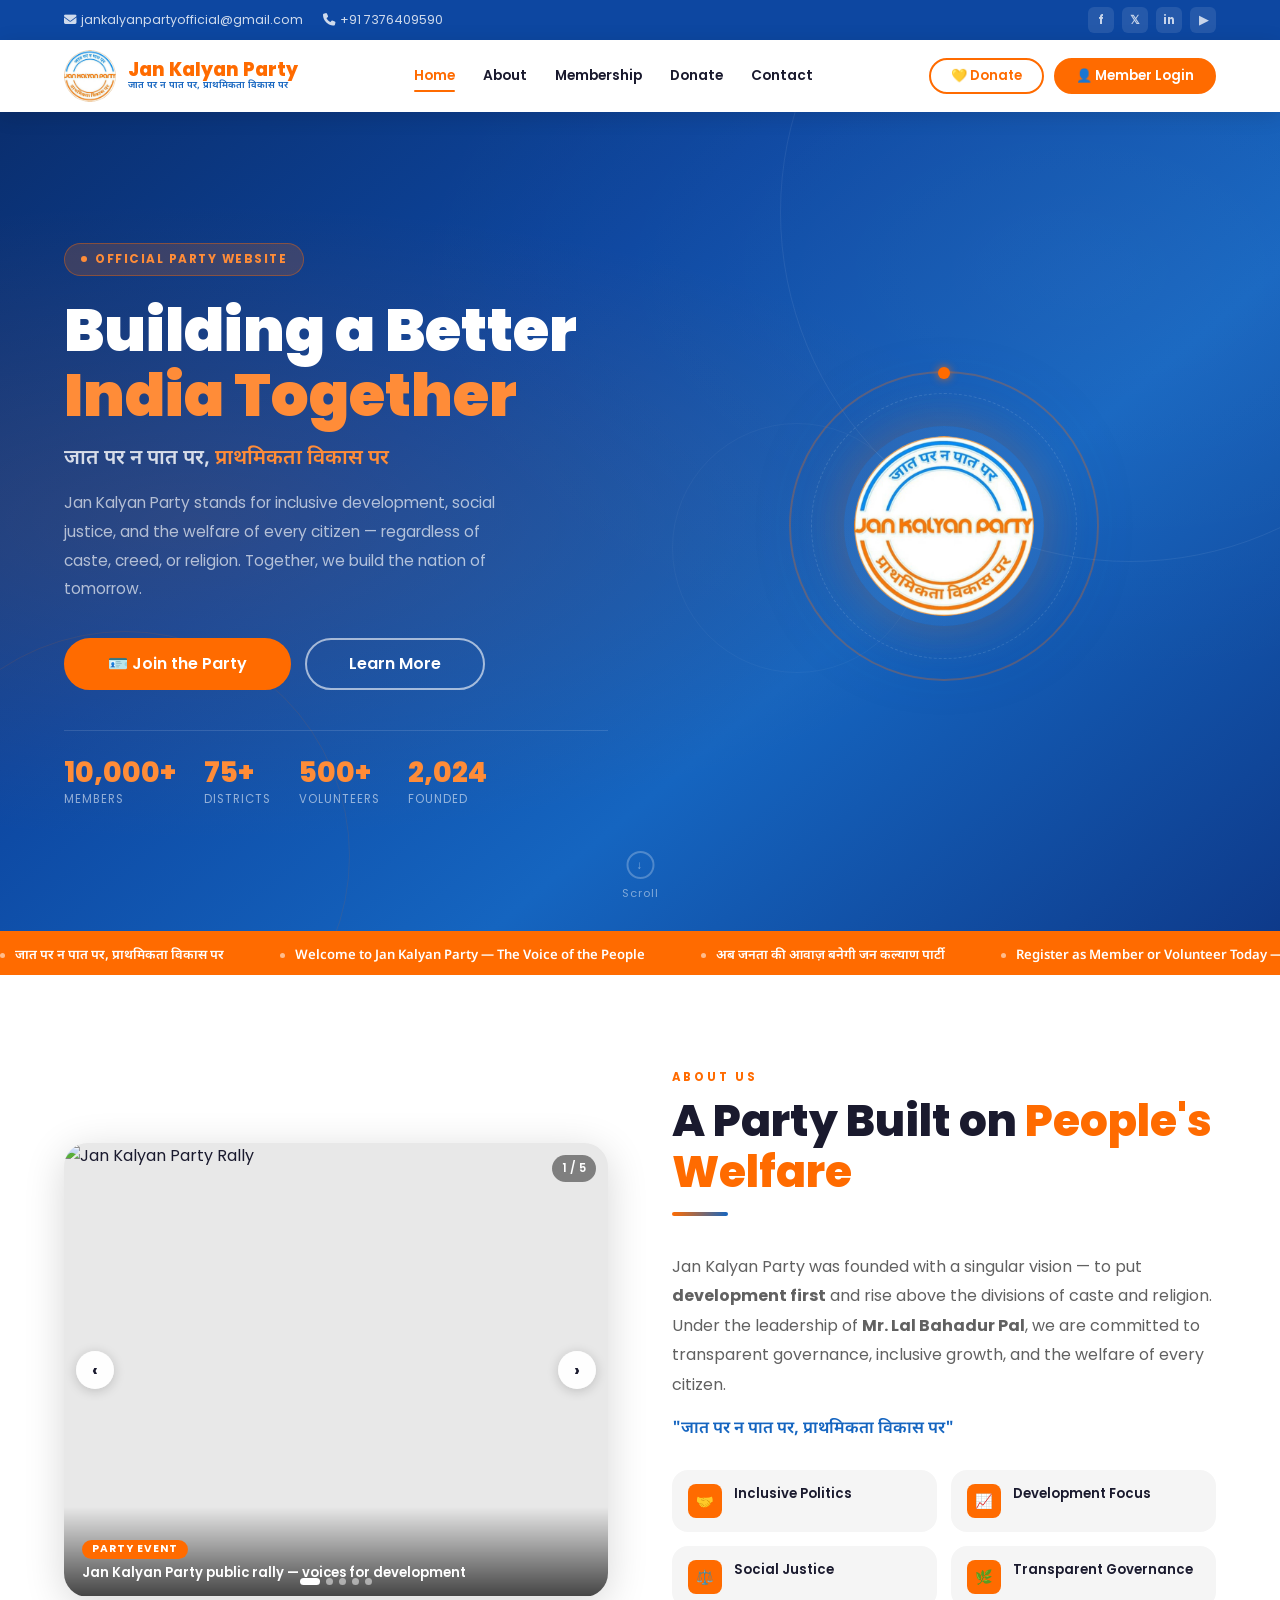
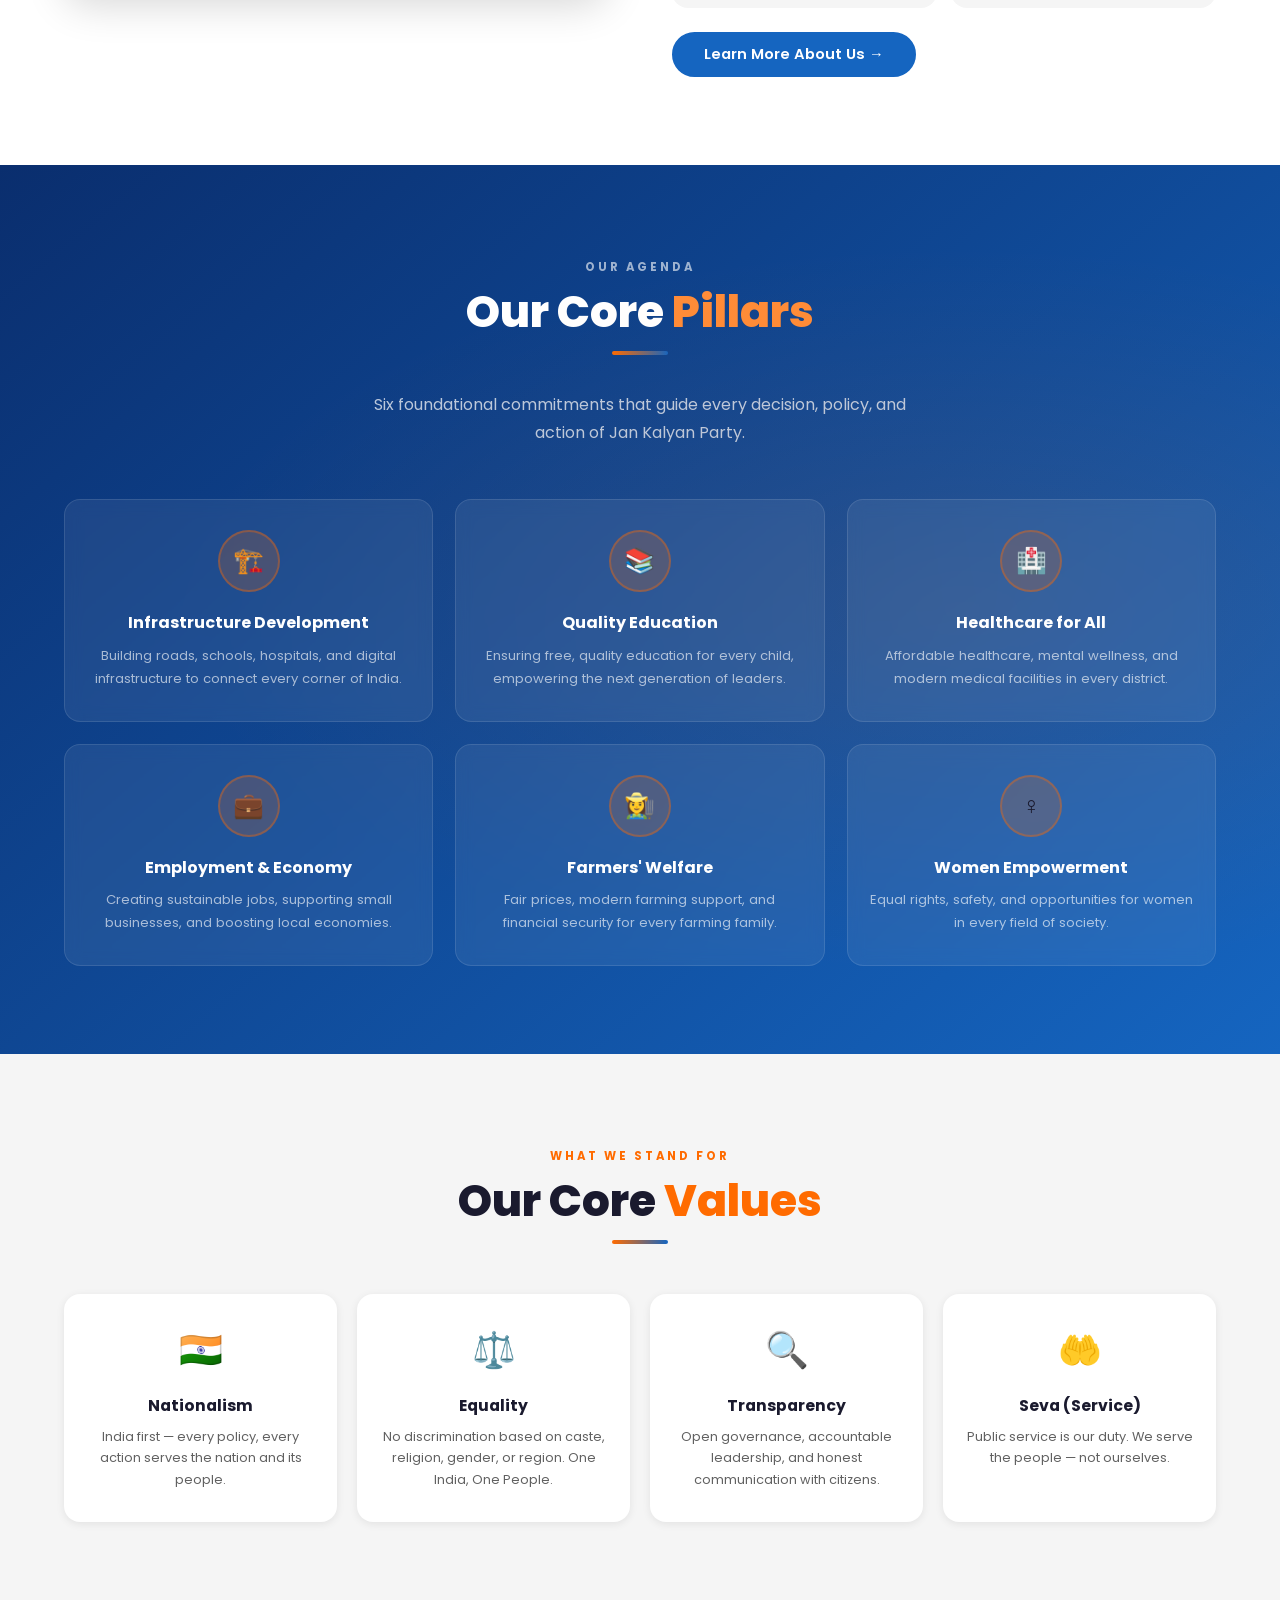
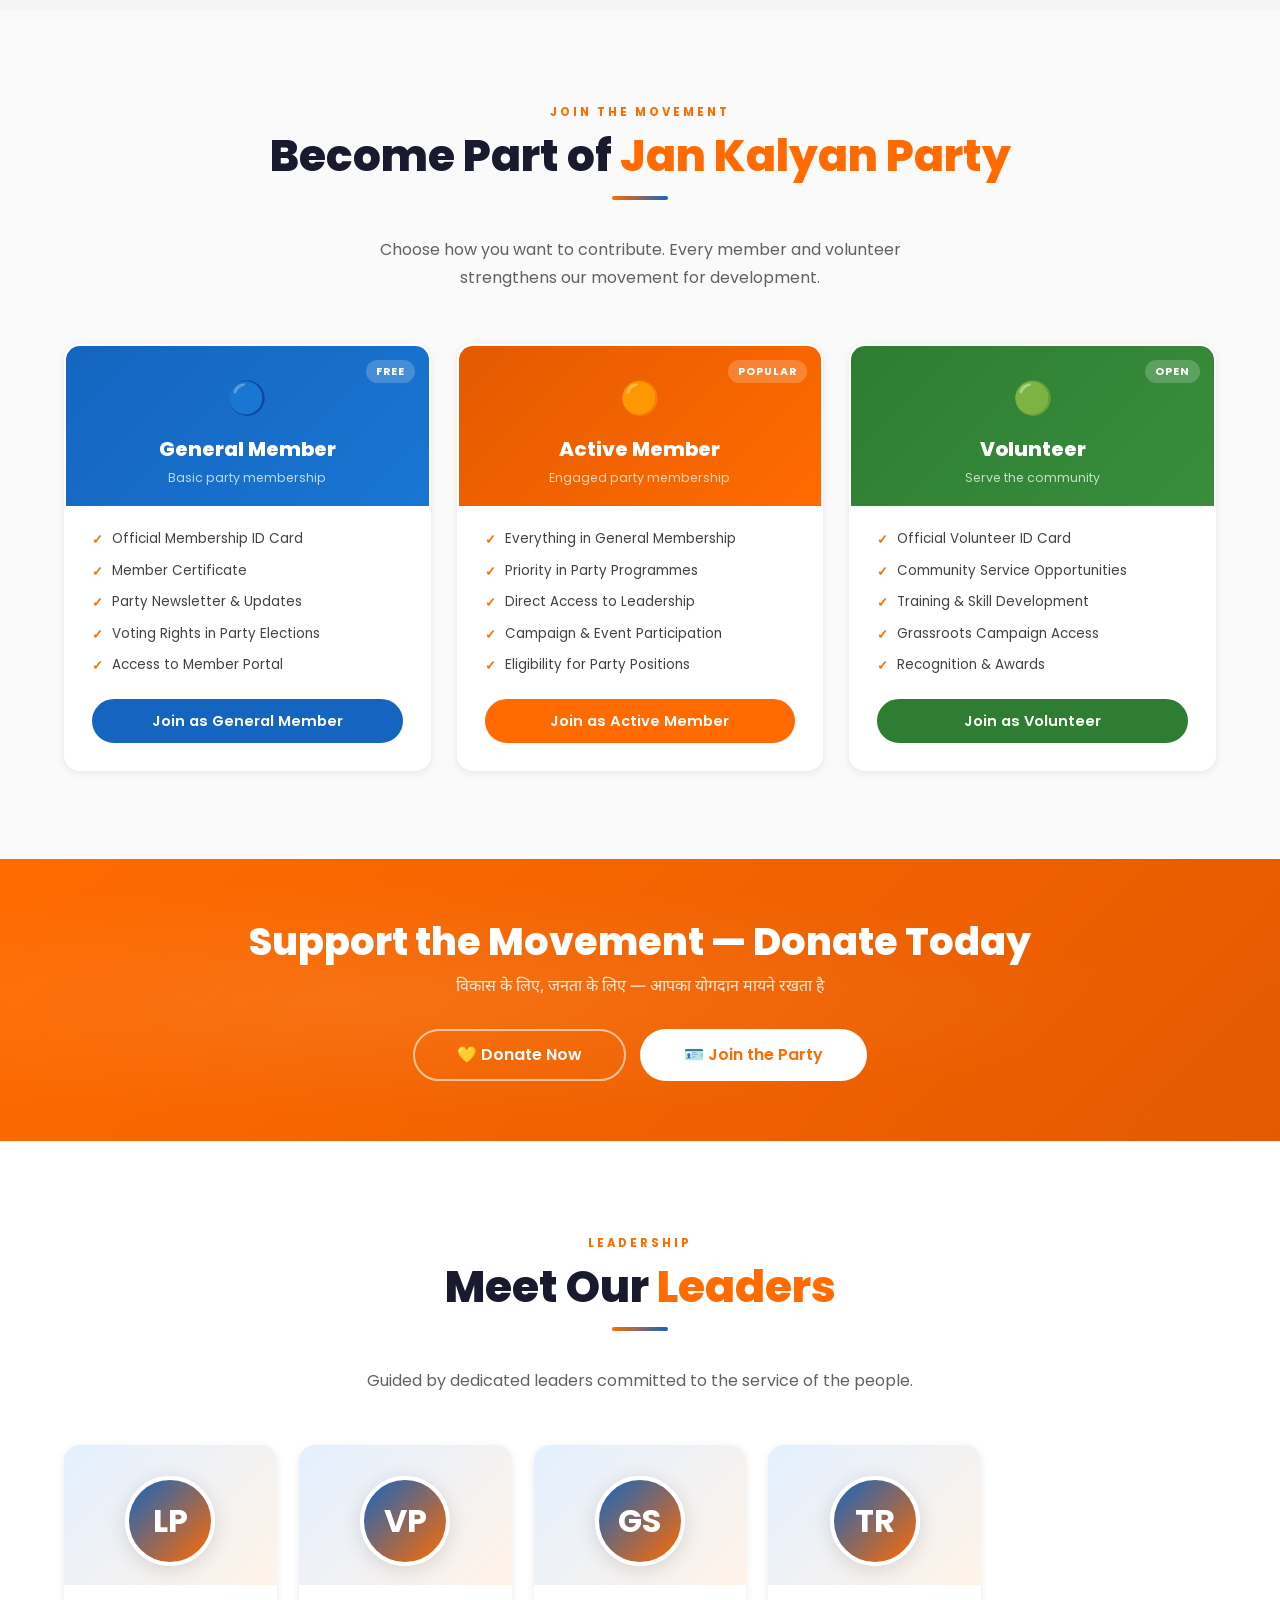
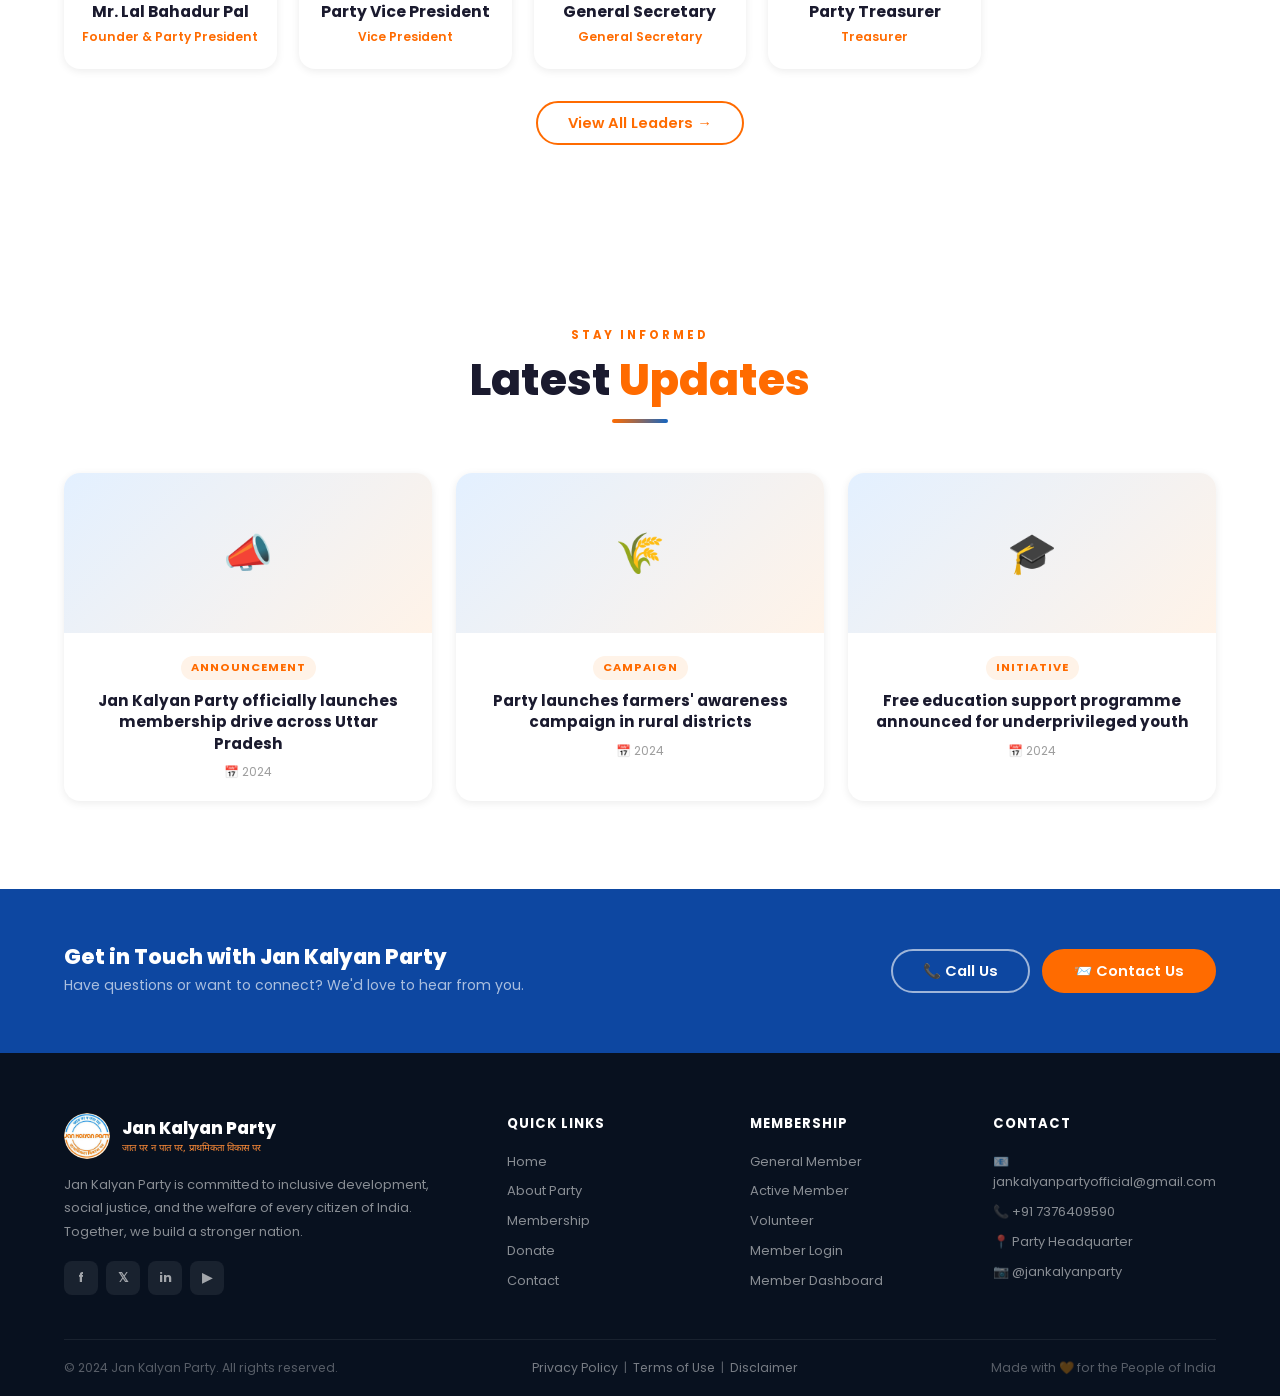
==== commit 30ba815a: "Update index.html" ====
--- a/index.html
+++ b/index.html
@@ -27,6 +27,104 @@
 
   <style>
     /* ---- Page-specific styles ---- */
+
+    /* ---- About Photo Slider ---- */
+    .about-slider-wrap {
+      position: relative;
+      border-radius: var(--radius-lg);
+      overflow: hidden;
+      box-shadow: var(--shadow-lg);
+      background: var(--gray-200);
+      aspect-ratio: 6 / 5;
+      max-width: 100%;
+      user-select: none;
+    }
+    .about-slider-track {
+      display: flex;
+      height: 100%;
+      transition: transform 0.55s cubic-bezier(0.4, 0, 0.2, 1);
+      will-change: transform;
+    }
+    .about-slide {
+      min-width: 100%;
+      height: 100%;
+      position: relative;
+      overflow: hidden;
+    }
+    .about-slide img {
+      width: 100%; height: 100%;
+      object-fit: cover;
+      display: block;
+      transition: transform 0.6s ease;
+    }
+    .about-slide:hover img { transform: scale(1.04); }
+    .about-slide-caption {
+      position: absolute;
+      bottom: 0; left: 0; right: 0;
+      background: linear-gradient(to top, rgba(0,0,0,0.70), transparent);
+      padding: 32px 18px 14px;
+      color: white;
+      font-size: 0.82rem;
+      font-weight: 600;
+      line-height: 1.4;
+    }
+    .about-slide-tag {
+      display: inline-block;
+      background: var(--orange);
+      color: white;
+      font-size: 0.65rem;
+      font-weight: 700;
+      padding: 2px 10px;
+      border-radius: 50px;
+      text-transform: uppercase;
+      letter-spacing: 1px;
+      margin-bottom: 5px;
+    }
+    .slider-arrow {
+      position: absolute;
+      top: 50%; transform: translateY(-50%);
+      width: 38px; height: 38px;
+      background: rgba(255,255,255,0.92);
+      border: none; border-radius: 50%;
+      display: flex; align-items: center; justify-content: center;
+      font-size: 1.1rem; font-weight: 700;
+      cursor: pointer; z-index: 10;
+      transition: all 0.25s ease;
+      color: var(--text-dark);
+      box-shadow: 0 2px 12px rgba(0,0,0,0.18);
+    }
+    .slider-arrow:hover {
+      background: var(--orange); color: white;
+      transform: translateY(-50%) scale(1.08);
+    }
+    .slider-arrow.prev { left: 12px; }
+    .slider-arrow.next { right: 12px; }
+    .slider-dots {
+      position: absolute;
+      bottom: 12px; left: 50%;
+      transform: translateX(-50%);
+      display: flex; gap: 6px; z-index: 10;
+    }
+    .slider-dot {
+      width: 7px; height: 7px;
+      border-radius: 50%;
+      background: rgba(255,255,255,0.50);
+      border: none; cursor: pointer; padding: 0;
+      transition: all 0.25s ease;
+    }
+    .slider-dot.active {
+      background: white;
+      width: 20px; border-radius: 4px;
+    }
+    .slider-counter {
+      position: absolute;
+      top: 12px; right: 12px;
+      background: rgba(0,0,0,0.45);
+      color: white; font-size: 0.72rem; font-weight: 600;
+      padding: 4px 10px; border-radius: 50px;
+      z-index: 10; backdrop-filter: blur(4px);
+    }
+
     .values-section { background: var(--gray-100); }
     .values-grid {
       display: grid;
@@ -358,11 +456,67 @@
 <section class="section-pad" id="about">
   <div class="container">
     <div class="about-grid">
-      <!-- Image -->
-      <div class="about-img-card reveal" data-delay="0">
-        <img src="assets/logo.png" alt="Jan Kalyan Party">
-        <div class="about-pill">Est. 2024</div>
-      </div>
+      <!-- Photo Slider -->
+      <div class="about-slider-wrap reveal" data-delay="0" id="about-slider">
+
+        <!-- Counter badge -->
+        <div class="slider-counter">
+          <span id="slide-current">1</span> / <span id="slide-total">5</span>
+        </div>
+
+        <!-- Slide Track -->
+        <div class="about-slider-track" id="slider-track">
+
+          <div class="about-slide">
+            <img src="https://picsum.photos/seed/jkp1/600/500" alt="Jan Kalyan Party Rally">
+            <div class="about-slide-caption">
+              <div class="about-slide-tag">Party Event</div>
+              <div>Jan Kalyan Party public rally — voices for development</div>
+            </div>
+          </div>
+
+          <div class="about-slide">
+            <img src="https://picsum.photos/seed/jkp2/600/500" alt="Party President">
+            <div class="about-slide-caption">
+              <div class="about-slide-tag">Leadership</div>
+              <div>Mr. Lal Bahadur Pal addressing party workers</div>
+            </div>
+          </div>
+
+          <div class="about-slide">
+            <img src="https://picsum.photos/seed/jkp3/600/500" alt="Community Work">
+            <div class="about-slide-caption">
+              <div class="about-slide-tag">Community</div>
+              <div>Grassroots outreach and community welfare programme</div>
+            </div>
+          </div>
+
+          <div class="about-slide">
+            <img src="https://picsum.photos/seed/jkp4/600/500" alt="Volunteer Activity">
+            <div class="about-slide-caption">
+              <div class="about-slide-tag">Volunteers</div>
+              <div>JKP volunteers serving the community with dedication</div>
+            </div>
+          </div>
+
+          <div class="about-slide">
+            <img src="https://picsum.photos/seed/jkp5/600/500" alt="Farmers Welfare">
+            <div class="about-slide-caption">
+              <div class="about-slide-tag">Farmers</div>
+              <div>Supporting farmers — because development means everyone</div>
+            </div>
+          </div>
+
+        </div><!-- /track -->
+
+        <!-- Arrows -->
+        <button class="slider-arrow prev" id="slider-prev" aria-label="Previous slide">&#8249;</button>
+        <button class="slider-arrow next" id="slider-next" aria-label="Next slide">&#8250;</button>
+
+        <!-- Dots -->
+        <div class="slider-dots" id="slider-dots"></div>
+
+      </div><!-- /about-slider-wrap -->
 
       <!-- Text -->
       <div class="about-text reveal" data-delay="150">
@@ -782,5 +936,94 @@
 <script src="js/security.js"></script>
 <script src="js/main.js"></script>
 <script src="js/auth.js"></script>
+<script>
+  /* ================================================================
+     ABOUT SECTION PHOTO SLIDER — index.html
+     Auto-play, arrows, dots, touch swipe, keyboard, mouse drag
+     ================================================================ */
+  (function() {
+    const track     = document.getElementById('slider-track');
+    const dotsWrap  = document.getElementById('slider-dots');
+    const prevBtn   = document.getElementById('slider-prev');
+    const nextBtn   = document.getElementById('slider-next');
+    const currentEl = document.getElementById('slide-current');
+    const totalEl   = document.getElementById('slide-total');
+
+    if (!track) return;
+
+    const slides    = track.querySelectorAll('.about-slide');
+    const total     = slides.length;
+    let current     = 0;
+    let autoTimer   = null;
+    let touchStartX = 0;
+    let mouseStartX = 0;
+
+    if (totalEl) totalEl.textContent = total;
+
+    /* ---- Build dots ---- */
+    slides.forEach((_, i) => {
+      const dot = document.createElement('button');
+      dot.className = 'slider-dot' + (i === 0 ? ' active' : '');
+      dot.setAttribute('aria-label', 'Go to slide ' + (i + 1));
+      dot.addEventListener('click', () => { goTo(i); startAuto(); });
+      dotsWrap.appendChild(dot);
+    });
+
+    /* ---- Go to slide ---- */
+    function goTo(index) {
+      current = (index + total) % total;
+      track.style.transform = `translateX(-${current * 100}%)`;
+      if (currentEl) currentEl.textContent = current + 1;
+      dotsWrap.querySelectorAll('.slider-dot').forEach((d, i) => {
+        d.classList.toggle('active', i === current);
+      });
+    }
+
+    /* ---- Auto-play ---- */
+    function startAuto() {
+      stopAuto();
+      autoTimer = setInterval(() => goTo(current + 1), 4000);
+    }
+    function stopAuto() {
+      if (autoTimer) { clearInterval(autoTimer); autoTimer = null; }
+    }
+
+    /* ---- Arrows ---- */
+    prevBtn?.addEventListener('click', () => { goTo(current - 1); startAuto(); });
+    nextBtn?.addEventListener('click', () => { goTo(current + 1); startAuto(); });
+
+    /* ---- Keyboard ---- */
+    document.addEventListener('keydown', (e) => {
+      if (e.key === 'ArrowLeft')  { goTo(current - 1); startAuto(); }
+      if (e.key === 'ArrowRight') { goTo(current + 1); startAuto(); }
+    });
+
+    /* ---- Touch swipe ---- */
+    track.addEventListener('touchstart', (e) => {
+      touchStartX = e.touches[0].clientX; stopAuto();
+    }, { passive: true });
+    track.addEventListener('touchend', (e) => {
+      const diff = touchStartX - e.changedTouches[0].clientX;
+      if (Math.abs(diff) > 50) diff > 0 ? goTo(current + 1) : goTo(current - 1);
+      startAuto();
+    }, { passive: true });
+
+    /* ---- Mouse drag ---- */
+    track.addEventListener('mousedown',  (e) => { mouseStartX = e.clientX; stopAuto(); });
+    track.addEventListener('mouseup',    (e) => {
+      const diff = mouseStartX - e.clientX;
+      if (Math.abs(diff) > 50) diff > 0 ? goTo(current + 1) : goTo(current - 1);
+      startAuto();
+    });
+
+    /* ---- Pause on hover ---- */
+    track.addEventListener('mouseenter', stopAuto);
+    track.addEventListener('mouseleave', startAuto);
+
+    /* ---- Start ---- */
+    goTo(0);
+    startAuto();
+  })();
+</script>
 </body>
 </html>
